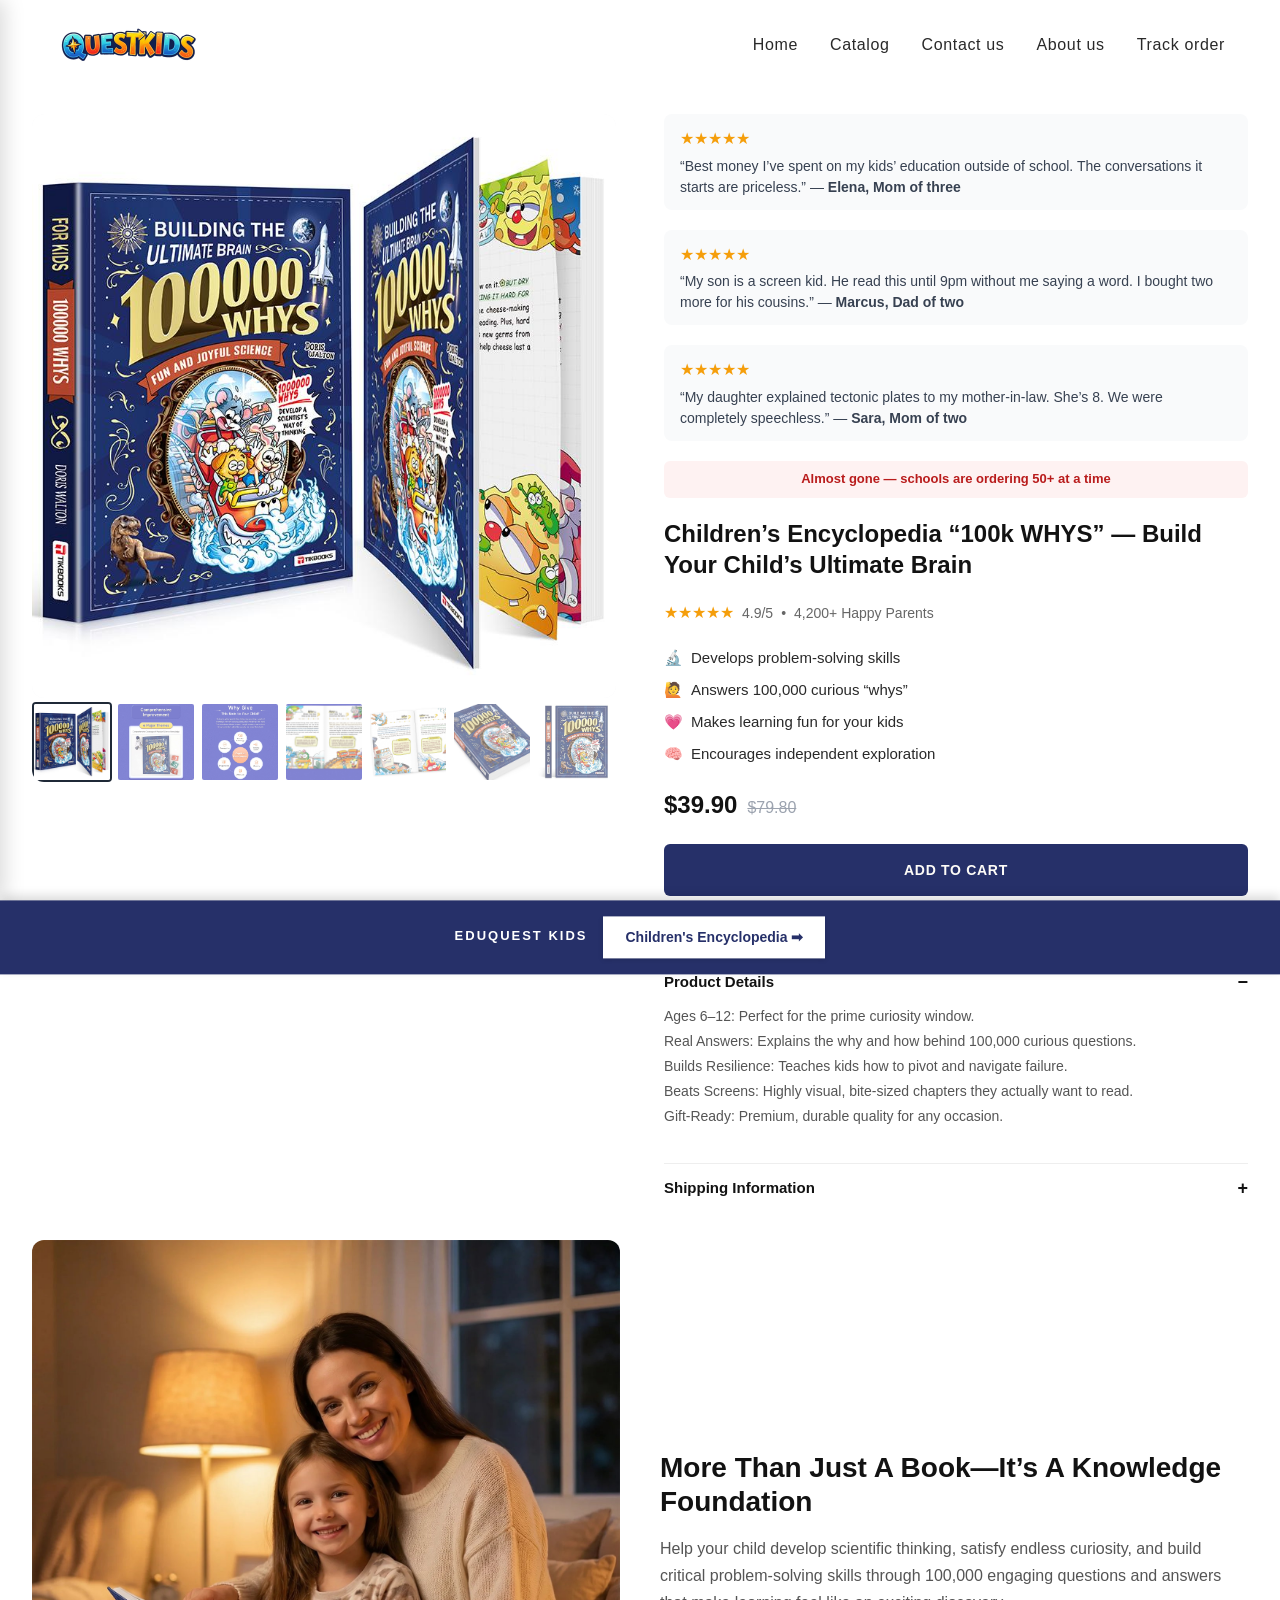
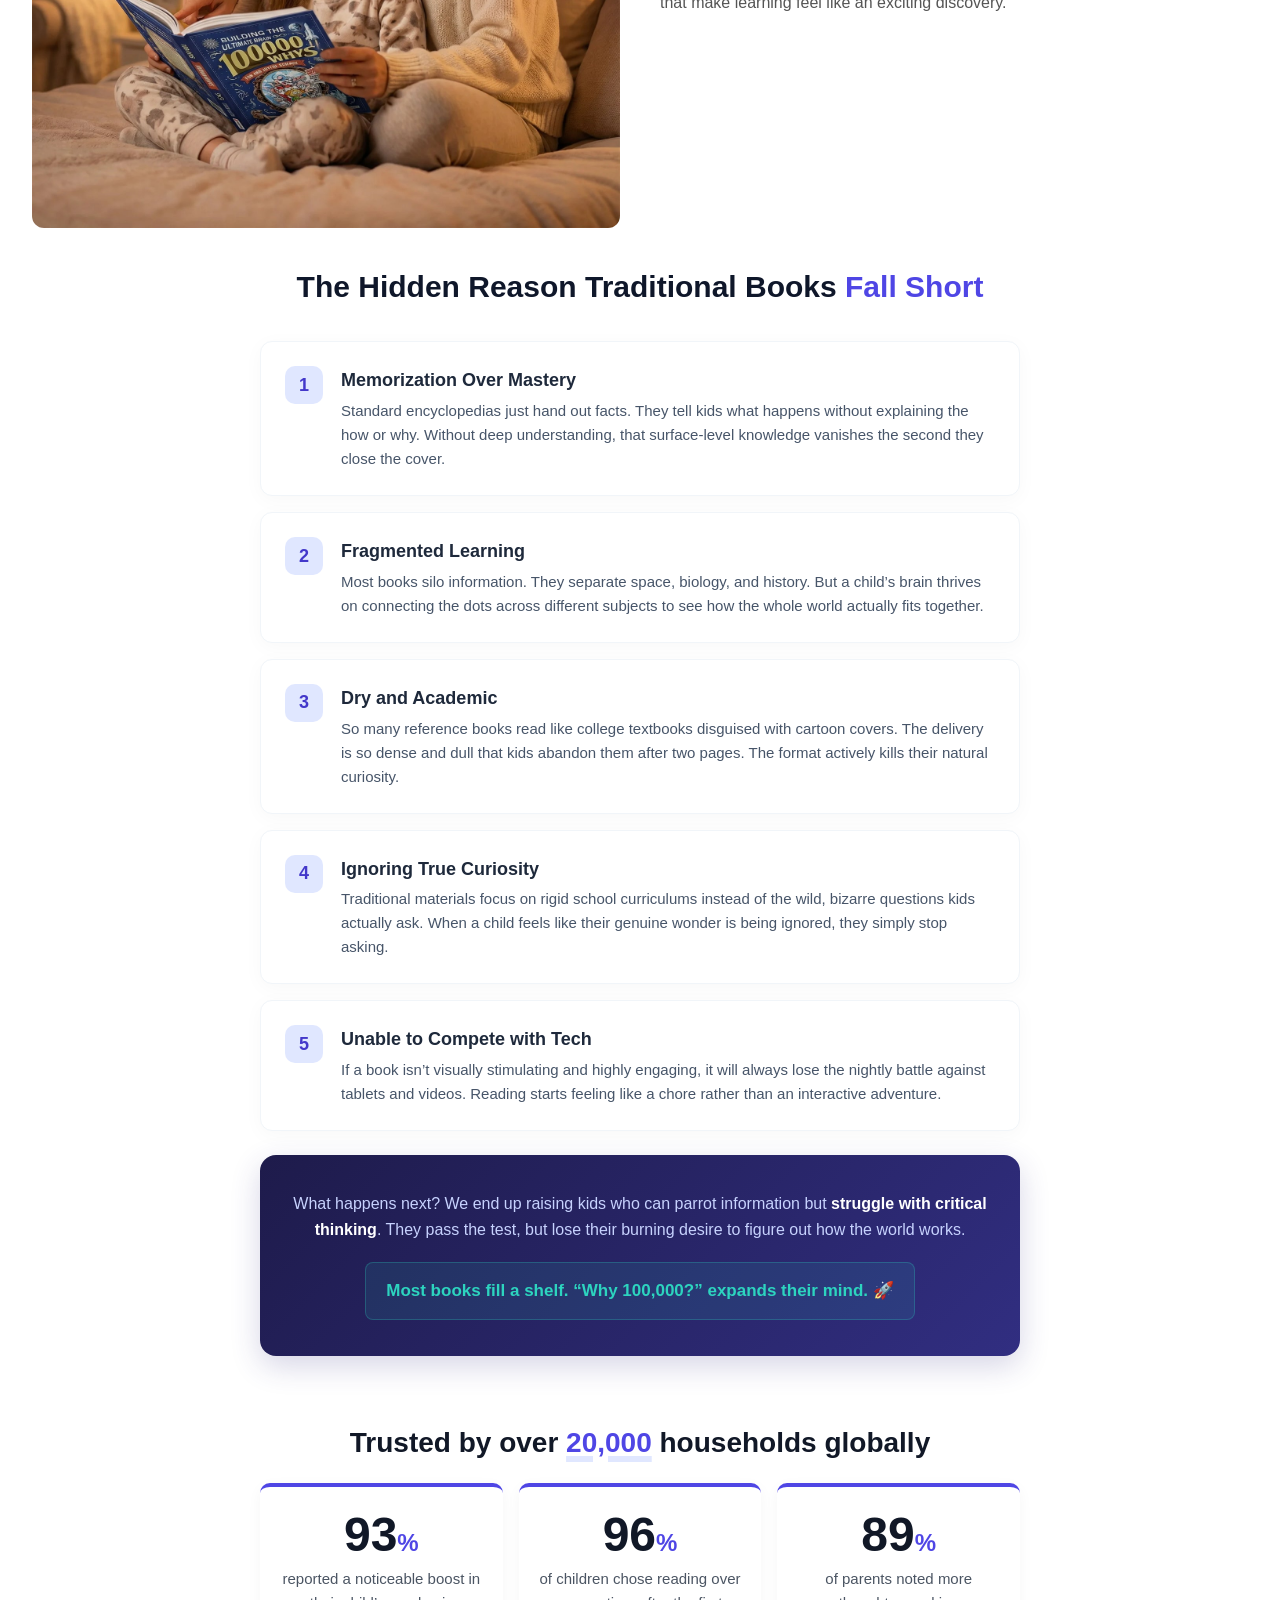
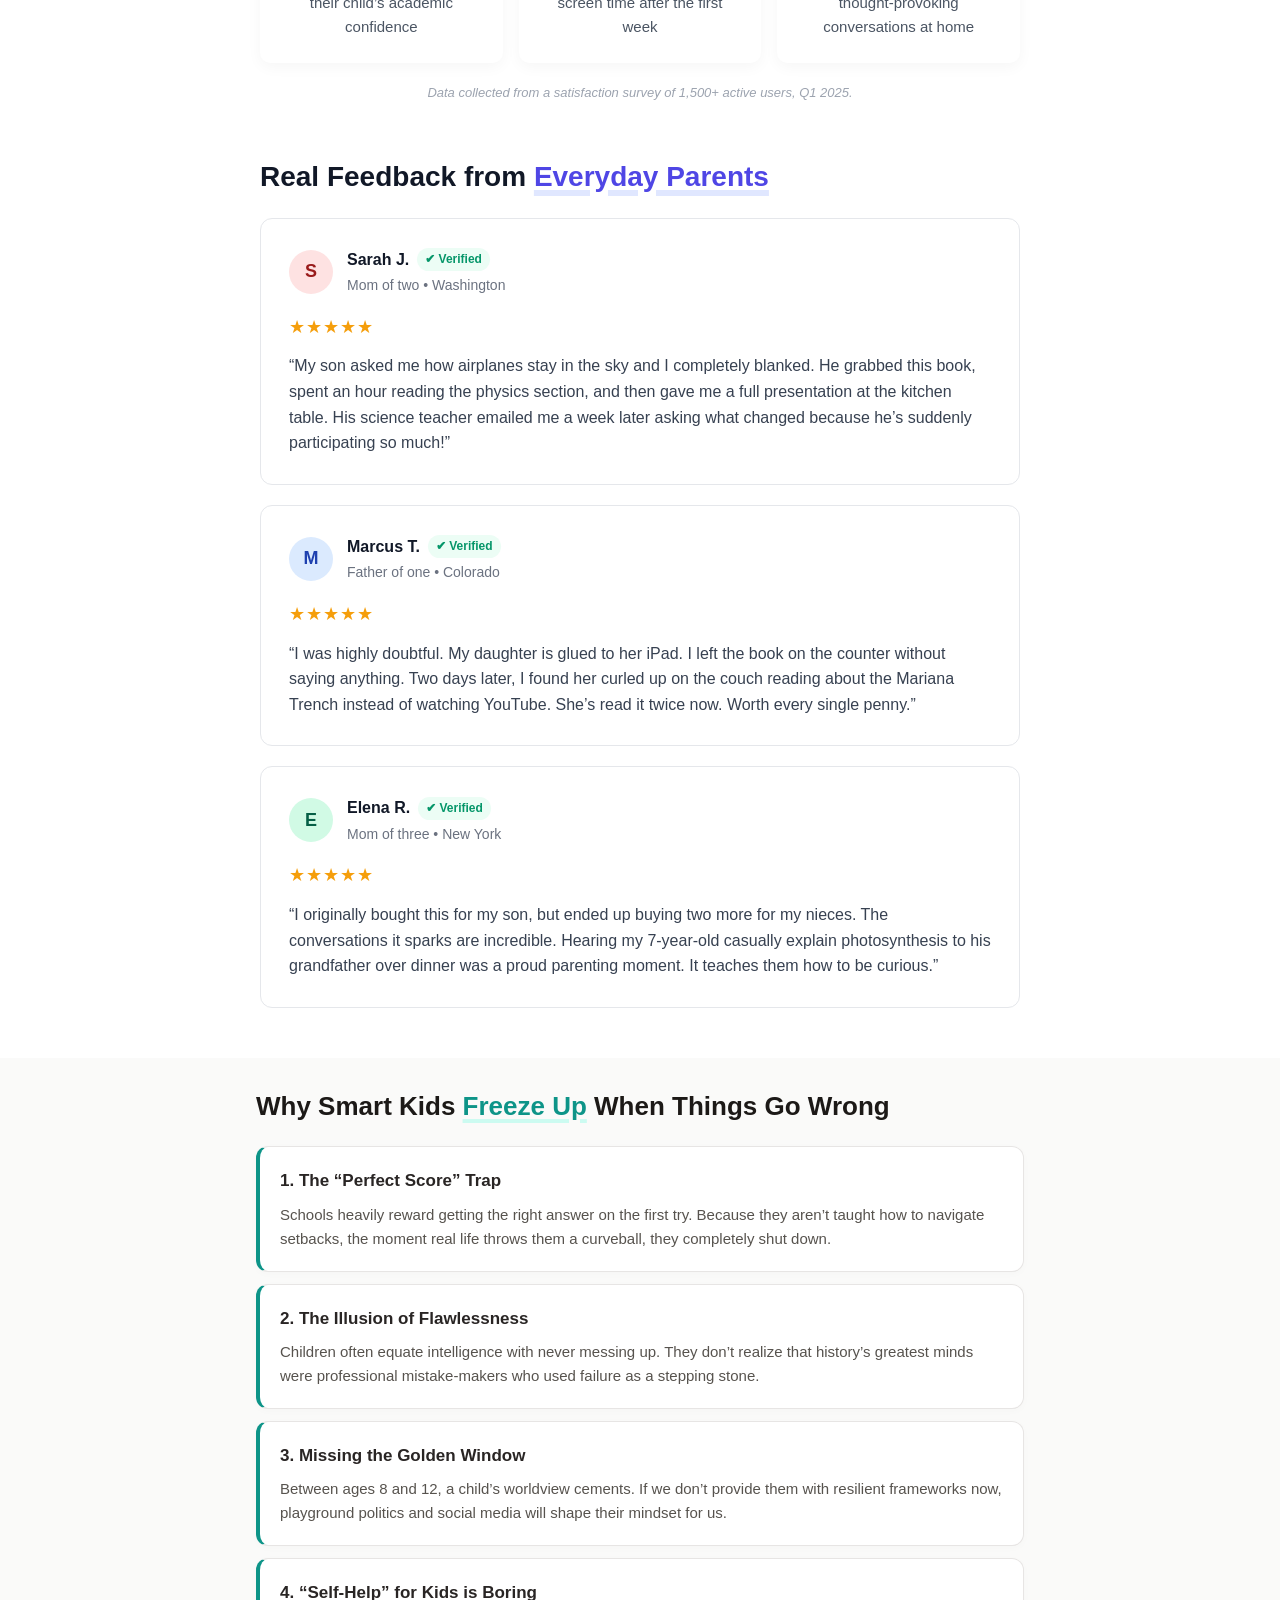
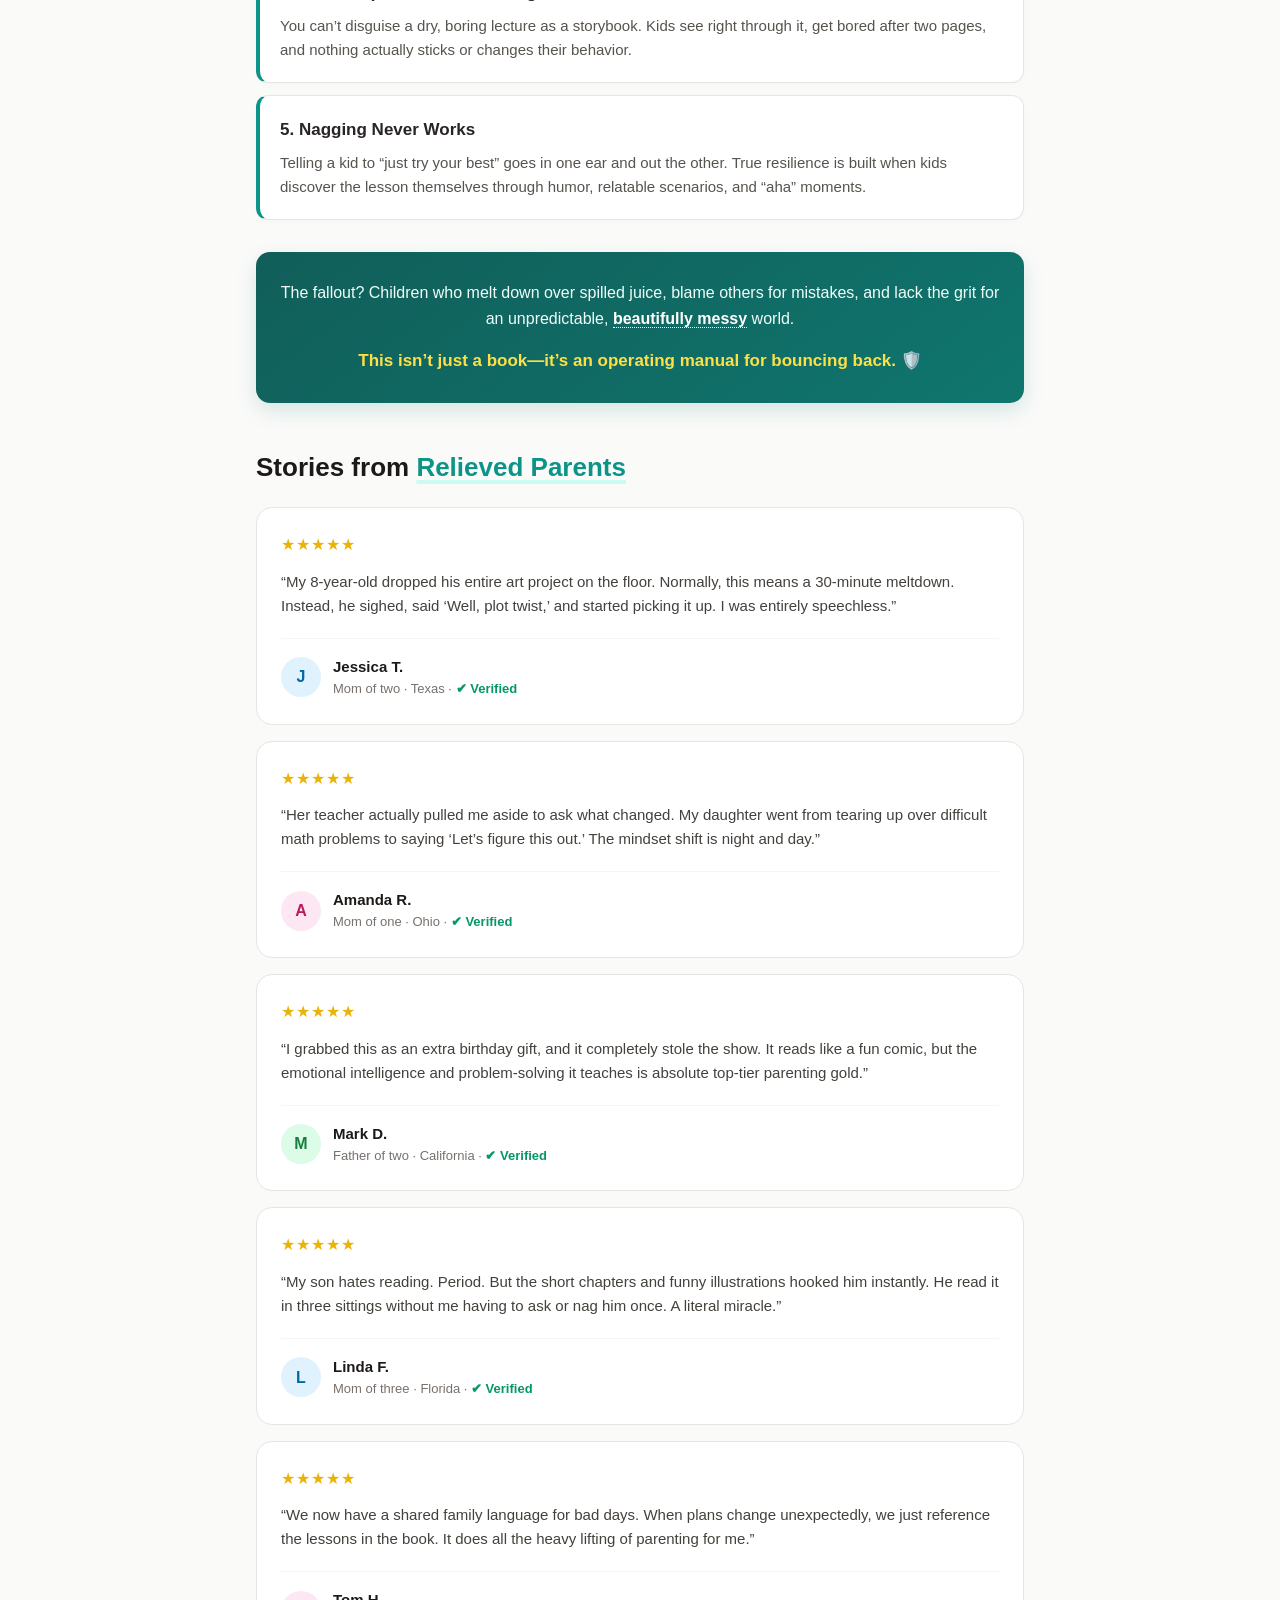
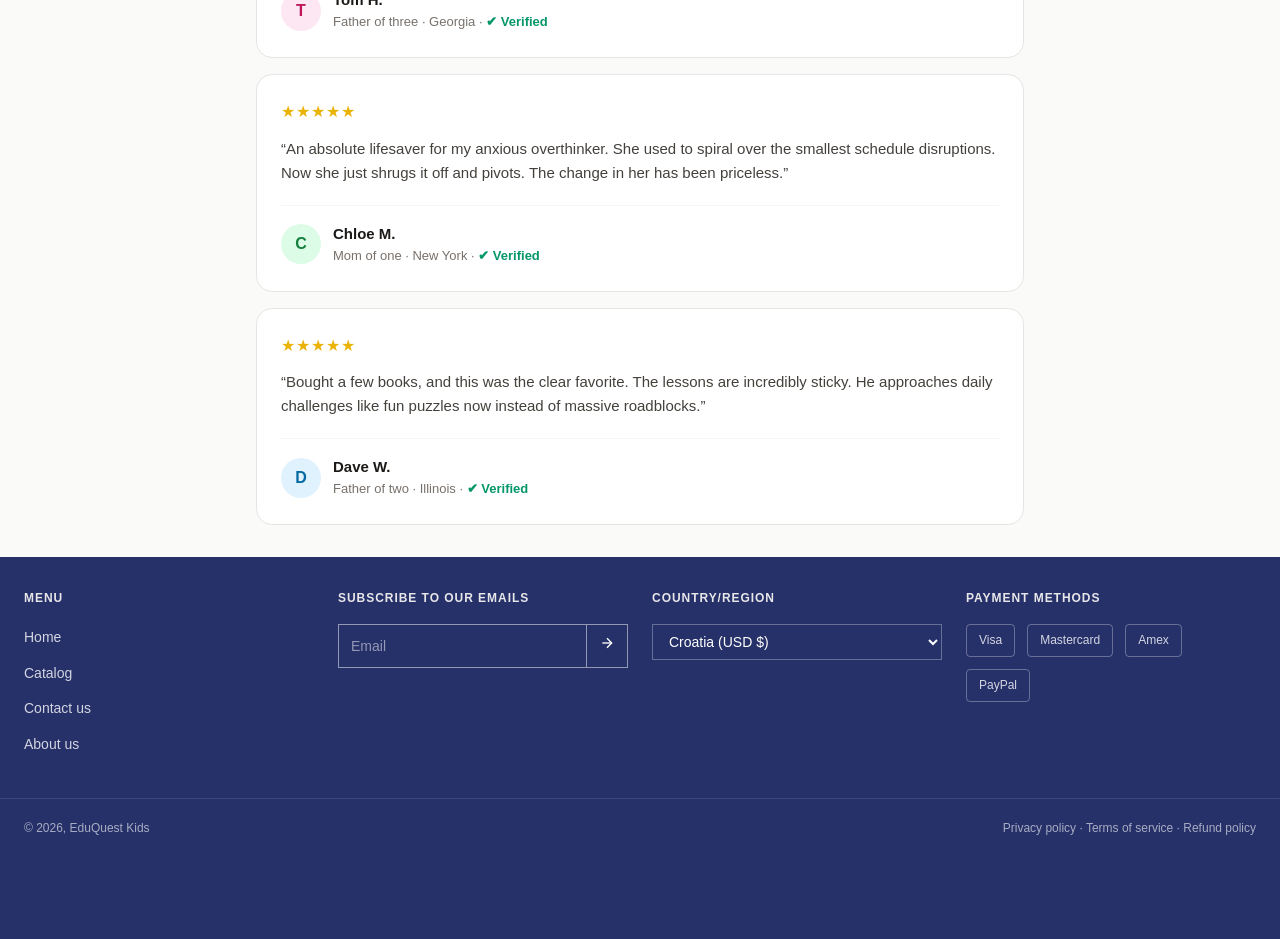
==== product.html @ 8c5467b7 "Initial commit" ====
<!DOCTYPE html>
<html lang="en">
<head>
  <meta charset="UTF-8">
  <meta name="viewport" content="width=device-width, initial-scale=1.0">
  <title>Children's Encyclopedia "100k WHYS" — EduQuest Kids</title>
  <link rel="stylesheet" href="css/product.css">
</head>
<body>

<!-- ═══════════ HEADER ═══════════ -->
<header class="prod-header">
  <!-- Desktop -->
  <div class="prod-header__desktop">
    <a href="#"><img src="images/logo.png" alt="Quest Kids" class="prod-header__logo"></a>
    <nav class="prod-header__nav">
      <a href="#">Home</a>
      <a href="#">Catalog</a>
      <a href="#">Contact us</a>
      <a href="#">About us</a>
      <a href="#">Track order</a>
    </nav>
  </div>
  <!-- Mobile -->
  <div class="prod-header__mobile">
    <button class="prod-header__icon-btn js-prod-menu-btn" aria-label="Open menu">
      <svg width="24" height="24" viewBox="0 0 24 24" fill="none" stroke="currentColor" stroke-width="2"><line x1="4" x2="20" y1="6" y2="6"/><line x1="4" x2="20" y1="12" y2="12"/><line x1="4" x2="20" y1="18" y2="18"/></svg>
    </button>
    <a href="#"><img src="images/logo.png" alt="Quest Kids" class="prod-header__mobile-logo"></a>
    <div class="prod-header__mobile-actions">
      <button class="prod-header__icon-btn" aria-label="Search">
        <svg width="20" height="20" viewBox="0 0 24 24" fill="none" stroke="currentColor" stroke-width="2"><circle cx="11" cy="11" r="8"/><path d="m21 21-4.3-4.3"/></svg>
      </button>
      <button class="prod-header__icon-btn" aria-label="Account">
        <svg width="20" height="20" viewBox="0 0 24 24" fill="none" stroke="currentColor" stroke-width="2"><path d="M20 21v-2a4 4 0 0 0-4-4H8a4 4 0 0 0-4 4v2"/><circle cx="12" cy="7" r="4"/></svg>
      </button>
    </div>
  </div>
</header>

<!-- Mobile drawer overlay -->
<div class="prod-drawer-overlay js-prod-overlay"></div>
<!-- Mobile drawer -->
<div class="prod-drawer js-prod-drawer">
  <div class="prod-drawer__head">
    <span>Menu</span>
    <button class="js-prod-close-btn" aria-label="Close menu">
      <svg width="20" height="20" viewBox="0 0 24 24" fill="none" stroke="currentColor" stroke-width="2"><path d="M18 6 6 18"/><path d="m6 6 12 12"/></svg>
    </button>
  </div>
  <nav class="prod-drawer__nav">
    <a href="#">Home</a>
    <a href="#">Catalog</a>
    <a href="#">Contact us</a>
    <a href="#">About us</a>
    <a href="#">Track order</a>
  </nav>
</div>

<!-- ═══════════ PRODUCT SECTION ═══════════ -->
<section class="prod-section">
  <div class="prod-grid">

    <!-- ── Gallery ── -->
    <div class="prod-gallery-wrapper">
      <!-- Main image + thumbnails (all screens) -->
      <div style="border-radius:12px;overflow:hidden;max-width:100%">
        <div class="prod-gallery__main">
          <img class="js-prod-main-img" src="images/product-1.jpg" alt="">
        </div>
        <div class="prod-gallery__thumbs">
          <button class="prod-gallery__thumb active js-prod-thumb" data-src="images/product-1.jpg"><img src="images/product-1.jpg" alt=""></button>
          <button class="prod-gallery__thumb js-prod-thumb" data-src="images/product-2.jpg"><img src="images/product-2.jpg" alt=""></button>
          <button class="prod-gallery__thumb js-prod-thumb" data-src="images/product-3.jpg"><img src="images/product-3.jpg" alt=""></button>
          <button class="prod-gallery__thumb js-prod-thumb" data-src="images/product-4.jpg"><img src="images/product-4.jpg" alt=""></button>
          <button class="prod-gallery__thumb js-prod-thumb" data-src="images/product-5.jpg"><img src="images/product-5.jpg" alt=""></button>
          <button class="prod-gallery__thumb js-prod-thumb" data-src="images/product-6.jpg"><img src="images/product-6.jpg" alt=""></button>
          <button class="prod-gallery__thumb js-prod-thumb" data-src="images/product-7.jpg"><img src="images/product-7.jpg" alt=""></button>
        </div>
      </div>
    </div>

    <!-- ── Product Info ── -->
    <div class="prod-info">

      <!-- Testimonials -->
      <div class="prod-testimonial">
        <div class="prod-testimonial__stars">&#9733;&#9733;&#9733;&#9733;&#9733;</div>
        <p class="prod-testimonial__text">&ldquo;Best money I&rsquo;ve spent on my kids&rsquo; education outside of school. The conversations it starts are priceless.&rdquo; &mdash; <span class="prod-testimonial__name">Elena, Mom of three</span></p>
      </div>
      <div class="prod-testimonial">
        <div class="prod-testimonial__stars">&#9733;&#9733;&#9733;&#9733;&#9733;</div>
        <p class="prod-testimonial__text">&ldquo;My son is a screen kid. He read this until 9pm without me saying a word. I bought two more for his cousins.&rdquo; &mdash; <span class="prod-testimonial__name">Marcus, Dad of two</span></p>
      </div>
      <div class="prod-testimonial">
        <div class="prod-testimonial__stars">&#9733;&#9733;&#9733;&#9733;&#9733;</div>
        <p class="prod-testimonial__text">&ldquo;My daughter explained tectonic plates to my mother-in-law. She&rsquo;s 8. We were completely speechless.&rdquo; &mdash; <span class="prod-testimonial__name">Sara, Mom of two</span></p>
      </div>

      <!-- Urgency -->
      <div class="prod-urgency">Almost gone &mdash; schools are ordering 50+ at a time</div>

      <!-- Title -->
      <h1 class="prod-title">Children&rsquo;s Encyclopedia &ldquo;100k WHYS&rdquo; &mdash; Build Your Child&rsquo;s Ultimate Brain</h1>

      <!-- Rating -->
      <div class="prod-rating">
        <span class="prod-rating__stars">&#9733;&#9733;&#9733;&#9733;&#9733;</span>
        <span>4.9/5</span>
        <span>&bull;</span>
        <span>4,200+ Happy Parents</span>
      </div>

      <!-- Benefits -->
      <ul class="prod-benefits">
        <li><span>&#x1F52C;</span> Develops problem-solving skills</li>
        <li><span>&#x1F64B;</span> Answers 100,000 curious &ldquo;whys&rdquo;</li>
        <li><span>&#x1F497;</span> Makes learning fun for your kids</li>
        <li><span>&#x1F9E0;</span> Encourages independent exploration</li>
      </ul>

      <!-- Price -->
      <div class="prod-price-row">
        <span class="prod-price">$39.90</span>
        <span class="prod-price-original">$79.80</span>
      </div>

      <!-- Add to Cart -->
      <button class="prod-atc">ADD TO CART</button>

      <!-- Shipping -->
      <div class="prod-shipping">
        <img src="images/us-flag.svg" alt="USA" class="prod-shipping__flag">
        <span>Ships by Mon, May 25</span>
        <span style="color:#d1d5db">|</span>
        <span>Made in USA</span>
      </div>

      <!-- Accordions -->
      <div class="prod-accordion">
        <button class="prod-accordion__btn js-prod-accordion-btn">
          Product Details
          <span class="prod-accordion__icon">&minus;</span>
        </button>
        <div class="prod-accordion__content">
          <ul>
            <li>Ages 6&ndash;12: Perfect for the prime curiosity window.</li>
            <li>Real Answers: Explains the why and how behind 100,000 curious questions.</li>
            <li>Builds Resilience: Teaches kids how to pivot and navigate failure.</li>
            <li>Beats Screens: Highly visual, bite-sized chapters they actually want to read.</li>
            <li>Gift-Ready: Premium, durable quality for any occasion.</li>
          </ul>
        </div>
      </div>
      <div class="prod-accordion">
        <button class="prod-accordion__btn js-prod-accordion-btn">
          Shipping Information
          <span class="prod-accordion__icon">+</span>
        </button>
        <div class="prod-accordion__content" style="display:none">
          <ul>
            <li>Free Shipping on all orders.</li>
            <li>Orders are processed within 1&ndash;3 business days.</li>
            <li>United States: 4&ndash;8 business days with DHL tracked delivery.</li>
            <li>International: Canada 4-8 days, Europe 4-8 days, AU/NZ 5-10 days, Rest of world 5-12 days.</li>
          </ul>
        </div>
      </div>
    </div>
  </div>
</section>

<!-- ═══════════ IMAGE WITH TEXT ═══════════ -->
<section class="prod-iwt">
  <div class="prod-iwt__grid">
    <img src="images/reading-together.webp" alt="Woman and child reading a book together on a cozy bed" class="prod-iwt__img">
    <div class="prod-iwt__text">
      <h2 class="prod-iwt__heading">More Than Just A Book&mdash;It&rsquo;s A Knowledge Foundation</h2>
      <p class="prod-iwt__desc">Help your child develop scientific thinking, satisfy endless curiosity, and build critical problem-solving skills through 100,000 engaging questions and answers that make learning feel like an exciting discovery.</p>
    </div>
  </div>
</section>

<!-- ═══════════ ALT REASON SECTION ═══════════ -->
<section class="prod-alt">
  <h2 class="prod-alt__title">The Hidden Reason Traditional Books <span class="prod-alt__accent">Fall Short</span></h2>

  <div class="prod-alt__grid">
    <div class="prod-alt__card">
      <span class="prod-alt__badge">1</span>
      <div>
        <h3 class="prod-alt__card-title">Memorization Over Mastery</h3>
        <p class="prod-alt__card-text">Standard encyclopedias just hand out facts. They tell kids what happens without explaining the how or why. Without deep understanding, that surface-level knowledge vanishes the second they close the cover.</p>
      </div>
    </div>
    <div class="prod-alt__card">
      <span class="prod-alt__badge">2</span>
      <div>
        <h3 class="prod-alt__card-title">Fragmented Learning</h3>
        <p class="prod-alt__card-text">Most books silo information. They separate space, biology, and history. But a child&rsquo;s brain thrives on connecting the dots across different subjects to see how the whole world actually fits together.</p>
      </div>
    </div>
    <div class="prod-alt__card">
      <span class="prod-alt__badge">3</span>
      <div>
        <h3 class="prod-alt__card-title">Dry and Academic</h3>
        <p class="prod-alt__card-text">So many reference books read like college textbooks disguised with cartoon covers. The delivery is so dense and dull that kids abandon them after two pages. The format actively kills their natural curiosity.</p>
      </div>
    </div>
    <div class="prod-alt__card">
      <span class="prod-alt__badge">4</span>
      <div>
        <h3 class="prod-alt__card-title">Ignoring True Curiosity</h3>
        <p class="prod-alt__card-text">Traditional materials focus on rigid school curriculums instead of the wild, bizarre questions kids actually ask. When a child feels like their genuine wonder is being ignored, they simply stop asking.</p>
      </div>
    </div>
    <div class="prod-alt__card">
      <span class="prod-alt__badge">5</span>
      <div>
        <h3 class="prod-alt__card-title">Unable to Compete with Tech</h3>
        <p class="prod-alt__card-text">If a book isn&rsquo;t visually stimulating and highly engaging, it will always lose the nightly battle against tablets and videos. Reading starts feeling like a chore rather than an interactive adventure.</p>
      </div>
    </div>
  </div>

  <div class="prod-alt__conclusion">
    <p class="prod-alt__conclusion-text">What happens next? We end up raising kids who can parrot information but <strong>struggle with critical thinking</strong>. They pass the test, but lose their burning desire to figure out how the world works.</p>
    <div class="prod-alt__highlight-box">
      <p class="prod-alt__highlight">Most books fill a shelf. &ldquo;Why 100,000?&rdquo; expands their mind. &#x1F680;</p>
    </div>
  </div>
</section>

<!-- ═══════════ VSP TESTIMONIALS ═══════════ -->
<section class="prod-vsp">
  <h2 class="prod-vsp__title prod-vsp__title--center">Trusted by over <span class="prod-vsp__accent">20,000</span> households globally</h2>

  <div class="prod-vsp__stats">
    <div class="prod-vsp__stat">
      <div class="prod-vsp__number">93<span class="prod-vsp__percent">%</span></div>
      <p class="prod-vsp__stat-label">reported a noticeable boost in their child&rsquo;s academic confidence</p>
    </div>
    <div class="prod-vsp__stat">
      <div class="prod-vsp__number">96<span class="prod-vsp__percent">%</span></div>
      <p class="prod-vsp__stat-label">of children chose reading over screen time after the first week</p>
    </div>
    <div class="prod-vsp__stat">
      <div class="prod-vsp__number">89<span class="prod-vsp__percent">%</span></div>
      <p class="prod-vsp__stat-label">of parents noted more thought-provoking conversations at home</p>
    </div>
  </div>

  <p class="prod-vsp__footnote">Data collected from a satisfaction survey of 1,500+ active users, Q1 2025.</p>

  <h3 class="prod-vsp__title">Real Feedback from <span class="prod-vsp__accent">Everyday Parents</span></h3>

  <div class="prod-vsp__reviews">
    <div class="prod-vsp__card">
      <div class="prod-vsp__user-header">
        <span class="prod-vsp__initial" style="background:#fee2e2;color:#991b1b">S</span>
        <div>
          <div class="prod-vsp__name-row">
            <span class="prod-vsp__name">Sarah J.</span>
            <span class="prod-vsp__check">&#x2714; Verified</span>
          </div>
          <p class="prod-vsp__meta">Mom of two &bull; Washington</p>
        </div>
      </div>
      <div class="prod-vsp__stars">&#9733;&#9733;&#9733;&#9733;&#9733;</div>
      <p class="prod-vsp__quote">&ldquo;My son asked me how airplanes stay in the sky and I completely blanked. He grabbed this book, spent an hour reading the physics section, and then gave me a full presentation at the kitchen table. His science teacher emailed me a week later asking what changed because he&rsquo;s suddenly participating so much!&rdquo;</p>
    </div>

    <div class="prod-vsp__card">
      <div class="prod-vsp__user-header">
        <span class="prod-vsp__initial" style="background:#dbeafe;color:#1e40af">M</span>
        <div>
          <div class="prod-vsp__name-row">
            <span class="prod-vsp__name">Marcus T.</span>
            <span class="prod-vsp__check">&#x2714; Verified</span>
          </div>
          <p class="prod-vsp__meta">Father of one &bull; Colorado</p>
        </div>
      </div>
      <div class="prod-vsp__stars">&#9733;&#9733;&#9733;&#9733;&#9733;</div>
      <p class="prod-vsp__quote">&ldquo;I was highly doubtful. My daughter is glued to her iPad. I left the book on the counter without saying anything. Two days later, I found her curled up on the couch reading about the Mariana Trench instead of watching YouTube. She&rsquo;s read it twice now. Worth every single penny.&rdquo;</p>
    </div>

    <div class="prod-vsp__card">
      <div class="prod-vsp__user-header">
        <span class="prod-vsp__initial" style="background:#d1fae5;color:#065f46">E</span>
        <div>
          <div class="prod-vsp__name-row">
            <span class="prod-vsp__name">Elena R.</span>
            <span class="prod-vsp__check">&#x2714; Verified</span>
          </div>
          <p class="prod-vsp__meta">Mom of three &bull; New York</p>
        </div>
      </div>
      <div class="prod-vsp__stars">&#9733;&#9733;&#9733;&#9733;&#9733;</div>
      <p class="prod-vsp__quote">&ldquo;I originally bought this for my son, but ended up buying two more for my nieces. The conversations it sparks are incredible. Hearing my 7-year-old casually explain photosynthesis to his grandfather over dinner was a proud parenting moment. It teaches them how to be curious.&rdquo;</p>
    </div>
  </div>
</section>

<!-- ═══════════ RES RESILIENCE SECTION ═══════════ -->
<div class="prod-res-bg">
  <section class="prod-res">
    <h2 class="prod-res__heading">Why Smart Kids <span class="prod-res__accent">Freeze Up</span> When Things Go Wrong</h2>

    <div class="prod-res__reasons">
      <div class="prod-res__card">
        <h3 class="prod-res__card-title">1. The &ldquo;Perfect Score&rdquo; Trap</h3>
        <p class="prod-res__card-desc">Schools heavily reward getting the right answer on the first try. Because they aren&rsquo;t taught how to navigate setbacks, the moment real life throws them a curveball, they completely shut down.</p>
      </div>
      <div class="prod-res__card">
        <h3 class="prod-res__card-title">2. The Illusion of Flawlessness</h3>
        <p class="prod-res__card-desc">Children often equate intelligence with never messing up. They don&rsquo;t realize that history&rsquo;s greatest minds were professional mistake-makers who used failure as a stepping stone.</p>
      </div>
      <div class="prod-res__card">
        <h3 class="prod-res__card-title">3. Missing the Golden Window</h3>
        <p class="prod-res__card-desc">Between ages 8 and 12, a child&rsquo;s worldview cements. If we don&rsquo;t provide them with resilient frameworks now, playground politics and social media will shape their mindset for us.</p>
      </div>
      <div class="prod-res__card">
        <h3 class="prod-res__card-title">4. &ldquo;Self-Help&rdquo; for Kids is Boring</h3>
        <p class="prod-res__card-desc">You can&rsquo;t disguise a dry, boring lecture as a storybook. Kids see right through it, get bored after two pages, and nothing actually sticks or changes their behavior.</p>
      </div>
      <div class="prod-res__card">
        <h3 class="prod-res__card-title">5. Nagging Never Works</h3>
        <p class="prod-res__card-desc">Telling a kid to &ldquo;just try your best&rdquo; goes in one ear and out the other. True resilience is built when kids discover the lesson themselves through humor, relatable scenarios, and &ldquo;aha&rdquo; moments.</p>
      </div>
    </div>

    <div class="prod-res__impact">
      <p class="prod-res__impact-text">The fallout? Children who melt down over spilled juice, blame others for mistakes, and lack the grit for an unpredictable, <em>beautifully messy</em> world.</p>
      <p class="prod-res__impact-bold">This isn&rsquo;t just a book&mdash;it&rsquo;s an operating manual for bouncing back. &#x1F6E1;&#xFE0F;</p>
    </div>

    <h3 class="prod-res__heading">Stories from <span class="prod-res__accent">Relieved Parents</span></h3>

    <div class="prod-res__reviews">
      <div class="prod-res__review">
        <div class="prod-res__review-stars">&#9733;&#9733;&#9733;&#9733;&#9733;</div>
        <p class="prod-res__review-quote">&ldquo;My 8-year-old dropped his entire art project on the floor. Normally, this means a 30-minute meltdown. Instead, he sighed, said &lsquo;Well, plot twist,&rsquo; and started picking it up. I was entirely speechless.&rdquo;</p>
        <div class="prod-res__author">
          <span class="prod-res__avatar" style="background:#e0f2fe;color:#0369a1">J</span>
          <div>
            <p class="prod-res__author-name">Jessica T.</p>
            <p class="prod-res__author-details">Mom of two &middot; Texas &middot; <span class="prod-res__author-check">&#x2714; Verified</span></p>
          </div>
        </div>
      </div>

      <div class="prod-res__review">
        <div class="prod-res__review-stars">&#9733;&#9733;&#9733;&#9733;&#9733;</div>
        <p class="prod-res__review-quote">&ldquo;Her teacher actually pulled me aside to ask what changed. My daughter went from tearing up over difficult math problems to saying &lsquo;Let&rsquo;s figure this out.&rsquo; The mindset shift is night and day.&rdquo;</p>
        <div class="prod-res__author">
          <span class="prod-res__avatar" style="background:#fce7f3;color:#be185d">A</span>
          <div>
            <p class="prod-res__author-name">Amanda R.</p>
            <p class="prod-res__author-details">Mom of one &middot; Ohio &middot; <span class="prod-res__author-check">&#x2714; Verified</span></p>
          </div>
        </div>
      </div>

      <div class="prod-res__review">
        <div class="prod-res__review-stars">&#9733;&#9733;&#9733;&#9733;&#9733;</div>
        <p class="prod-res__review-quote">&ldquo;I grabbed this as an extra birthday gift, and it completely stole the show. It reads like a fun comic, but the emotional intelligence and problem-solving it teaches is absolute top-tier parenting gold.&rdquo;</p>
        <div class="prod-res__author">
          <span class="prod-res__avatar" style="background:#dcfce7;color:#15803d">M</span>
          <div>
            <p class="prod-res__author-name">Mark D.</p>
            <p class="prod-res__author-details">Father of two &middot; California &middot; <span class="prod-res__author-check">&#x2714; Verified</span></p>
          </div>
        </div>
      </div>

      <div class="prod-res__review">
        <div class="prod-res__review-stars">&#9733;&#9733;&#9733;&#9733;&#9733;</div>
        <p class="prod-res__review-quote">&ldquo;My son hates reading. Period. But the short chapters and funny illustrations hooked him instantly. He read it in three sittings without me having to ask or nag him once. A literal miracle.&rdquo;</p>
        <div class="prod-res__author">
          <span class="prod-res__avatar" style="background:#e0f2fe;color:#0369a1">L</span>
          <div>
            <p class="prod-res__author-name">Linda F.</p>
            <p class="prod-res__author-details">Mom of three &middot; Florida &middot; <span class="prod-res__author-check">&#x2714; Verified</span></p>
          </div>
        </div>
      </div>

      <div class="prod-res__review">
        <div class="prod-res__review-stars">&#9733;&#9733;&#9733;&#9733;&#9733;</div>
        <p class="prod-res__review-quote">&ldquo;We now have a shared family language for bad days. When plans change unexpectedly, we just reference the lessons in the book. It does all the heavy lifting of parenting for me.&rdquo;</p>
        <div class="prod-res__author">
          <span class="prod-res__avatar" style="background:#fce7f3;color:#be185d">T</span>
          <div>
            <p class="prod-res__author-name">Tom H.</p>
            <p class="prod-res__author-details">Father of three &middot; Georgia &middot; <span class="prod-res__author-check">&#x2714; Verified</span></p>
          </div>
        </div>
      </div>

      <div class="prod-res__review">
        <div class="prod-res__review-stars">&#9733;&#9733;&#9733;&#9733;&#9733;</div>
        <p class="prod-res__review-quote">&ldquo;An absolute lifesaver for my anxious overthinker. She used to spiral over the smallest schedule disruptions. Now she just shrugs it off and pivots. The change in her has been priceless.&rdquo;</p>
        <div class="prod-res__author">
          <span class="prod-res__avatar" style="background:#dcfce7;color:#15803d">C</span>
          <div>
            <p class="prod-res__author-name">Chloe M.</p>
            <p class="prod-res__author-details">Mom of one &middot; New York &middot; <span class="prod-res__author-check">&#x2714; Verified</span></p>
          </div>
        </div>
      </div>

      <div class="prod-res__review">
        <div class="prod-res__review-stars">&#9733;&#9733;&#9733;&#9733;&#9733;</div>
        <p class="prod-res__review-quote">&ldquo;Bought a few books, and this was the clear favorite. The lessons are incredibly sticky. He approaches daily challenges like fun puzzles now instead of massive roadblocks.&rdquo;</p>
        <div class="prod-res__author">
          <span class="prod-res__avatar" style="background:#e0f2fe;color:#0369a1">D</span>
          <div>
            <p class="prod-res__author-name">Dave W.</p>
            <p class="prod-res__author-details">Father of two &middot; Illinois &middot; <span class="prod-res__author-check">&#x2714; Verified</span></p>
          </div>
        </div>
      </div>
    </div>
  </section>
</div>

<!-- ═══════════ FOOTER ═══════════ -->
<footer class="prod-footer">
  <div class="prod-footer__grid">
    <!-- Menu -->
    <div>
      <h3>Menu</h3>
      <ul>
        <li><a href="#">Home</a></li>
        <li><a href="#">Catalog</a></li>
        <li><a href="#">Contact us</a></li>
        <li><a href="#">About us</a></li>
      </ul>
    </div>
    <!-- Newsletter -->
    <div>
      <h3>Subscribe to our emails</h3>
      <form class="prod-footer__email-form" onsubmit="return false">
        <input type="email" placeholder="Email" class="prod-footer__email-input" aria-label="Email address">
        <button type="submit" class="prod-footer__email-btn" aria-label="Subscribe">
          <svg width="16" height="16" viewBox="0 0 24 24" fill="none" stroke="currentColor" stroke-width="2"><path d="M5 12h14"/><path d="m12 5 7 7-7 7"/></svg>
        </button>
      </form>
    </div>
    <!-- Country -->
    <div>
      <h3>Country/region</h3>
      <select class="prod-footer__select" aria-label="Country or region">
        <option value="croatia">Croatia (USD $)</option>
      </select>
    </div>
    <!-- Payments -->
    <div>
      <h3>Payment methods</h3>
      <div class="prod-footer__payments">
        <span class="prod-footer__payment">Visa</span>
        <span class="prod-footer__payment">Mastercard</span>
        <span class="prod-footer__payment">Amex</span>
        <span class="prod-footer__payment">PayPal</span>
      </div>
    </div>
  </div>
  <div class="prod-footer__divider"></div>
  <div class="prod-footer__bottom">
    <span>&copy; 2026, EduQuest Kids</span>
    <span>
      <a href="#">Privacy policy</a> &middot;
      <a href="#">Terms of service</a> &middot;
      <a href="#">Refund policy</a>
    </span>
  </div>
</footer>

<!-- ═══════════ STICKY BOTTOM BAR ═══════════ -->
<div class="prod-sticky-bar js-prod-sticky-bar">
  <span class="prod-sticky-bar__brand">EduQuest Kids</span>
  <a href="#" class="prod-sticky-bar__cta">Children's Encyclopedia &#x27A1;</a>
</div>

<script src="js/product.js"></script>
</body>
</html>
---- css/product.css ----
/* ============================================================
   Product Page Styles — static-site/css/product.css
   ============================================================ */

/* --- Reset & Base --- */
*, *::before, *::after { box-sizing: border-box; margin: 0; padding: 0; }

html, body {
  overflow-x: hidden;
  max-width: 100vw;
}

body {
  font-family: -apple-system, BlinkMacSystemFont, "Segoe UI", Roboto, Helvetica, Arial, sans-serif;
  color: rgba(18,18,18,0.9);
  background: #fff;
  line-height: 1.6;
  -webkit-font-smoothing: antialiased;
}

img { max-width: 100%; display: block; }
a { text-decoration: none; color: inherit; }
button { cursor: pointer; font: inherit; border: none; background: none; }
ul { list-style: none; }

/* --- Header --- */
.prod-header { width: 100%; background: #fff; }

.prod-header__desktop {
  display: none;
  max-width: 1540px;
  margin: 0 auto;
  align-items: center;
  justify-content: space-between;
  padding: 20px 55px;
  gap: 22px;
}
.prod-header__logo { height: 50px; width: auto; display: block; }
.prod-header__nav { display: flex; align-items: center; gap: 32px; }
.prod-header__nav a {
  font-size: 16px;
  letter-spacing: 0.04em;
  color: rgba(18,18,18,0.9);
  transition: color .15s;
}
.prod-header__nav a:hover { color: rgba(18,18,18,1); }

.prod-header__mobile {
  display: flex;
  align-items: center;
  justify-content: space-between;
  padding: 16px;
}
.prod-header__mobile-logo {
  position: absolute;
  left: 50%;
  transform: translateX(-50%);
  height: 40px;
  width: auto;
}
.prod-header__mobile-actions { display: flex; gap: 12px; align-items: center; }
.prod-header__icon-btn { padding: 4px; color: rgba(18,18,18,0.9); }

/* Mobile drawer */
.prod-drawer-overlay {
  display: none;
  position: fixed;
  inset: 0;
  background: rgba(0,0,0,0.4);
  z-index: 40;
}
.prod-drawer-overlay.active { display: block; }

.prod-drawer {
  position: fixed;
  top: 0;
  left: 0;
  width: 280px;
  max-width: 80vw;
  height: 100%;
  background: #fff;
  box-shadow: 4px 0 20px rgba(0,0,0,0.15);
  z-index: 50;
  transform: translateX(-100%);
  transition: transform .3s ease-in-out;
}
.prod-drawer.active { transform: translateX(0); }

.prod-drawer__head {
  display: flex;
  align-items: center;
  justify-content: space-between;
  padding: 16px 20px;
  border-bottom: 1px solid rgba(18,18,18,0.08);
  font-size: 14px;
  font-weight: 600;
  letter-spacing: 0.04em;
}
.prod-drawer__nav a {
  display: block;
  padding: 16px 20px;
  font-size: 16px;
  letter-spacing: 0.04em;
  color: rgba(18,18,18,0.9);
  border-bottom: 1px solid rgba(18,18,18,0.05);
  transition: background .15s, color .15s;
}
.prod-drawer__nav a:hover { background: rgba(18,18,18,0.03); color: rgba(18,18,18,1); }

@media (min-width: 1024px) {
  .prod-header__desktop { display: flex; }
  .prod-header__mobile { display: none; }
}

/* --- Product Grid --- */
.prod-section {
  max-width: 1400px;
  margin: 0 auto;
  padding: 24px 16px 0;
}
@media (min-width: 768px) {
  .prod-section { padding: 24px 32px 0; }
}
.prod-grid {
  display: grid;
  grid-template-columns: 1fr;
  gap: 32px;
  min-width: 0;
}
.prod-grid > * {
  min-width: 0;
  overflow: hidden;
}
@media (min-width: 768px) {
  .prod-grid { grid-template-columns: 1fr 1fr; gap: 48px; }
  .prod-gallery-wrapper { position: sticky; top: 24px; align-self: start; }
}

/* --- Gallery --- */
.prod-gallery__main {
  position: relative;
  width: 100%;
  aspect-ratio: 1;
  background: #f9fafb;
  border-radius: 12px;
  overflow: hidden;
}
.prod-gallery__main img {
  width: 100%;
  height: 100%;
  object-fit: contain;
}

.prod-gallery__thumbs {
  display: flex;
  margin-top: 4px;
  gap: 4px;
  overflow-x: auto;
  max-width: 100%;
  -ms-overflow-style: none;
  scrollbar-width: none;
}
.prod-gallery__thumbs::-webkit-scrollbar { display: none; }
.prod-gallery__thumb {
  width: 72px;
  height: 72px;
  border-radius: 4px;
  overflow: hidden;
  border: 2px solid transparent;
  opacity: 0.6;
  transition: opacity .2s, border-color .2s;
  flex-shrink: 0;
}
@media (min-width: 768px) {
  .prod-gallery__thumb { width: 80px; height: 80px; }
}
.prod-gallery__thumb.active { border-color: #1f2937; opacity: 1; }
.prod-gallery__thumb:hover { opacity: 0.8; }
.prod-gallery__thumb img { width: 100%; height: 100%; object-fit: cover; }

/* --- Product Info --- */
.prod-info { display: flex; flex-direction: column; gap: 20px; }

.prod-testimonial {
  background: #f9fafb;
  border-radius: 8px;
  padding: 12px 16px;
}
.prod-testimonial__stars { color: #f59e0b; font-size: 16px; margin-bottom: 4px; }
.prod-testimonial__text { font-size: 14px; color: #374151; line-height: 1.5; }
.prod-testimonial__name { font-weight: 600; }

.prod-urgency {
  background: #fef2f2;
  color: #b91c1c;
  text-align: center;
  font-size: 13px;
  font-weight: 600;
  padding: 8px 12px;
  border-radius: 6px;
}

.prod-title {
  font-size: 20px;
  font-weight: 600;
  color: #121212;
  line-height: 1.3;
}
@media (min-width: 640px) { .prod-title { font-size: 24px; } }

.prod-rating { display: flex; align-items: center; gap: 8px; font-size: 14px; color: #666; }
.prod-rating__stars { color: #f59e0b; font-size: 16px; display: flex; gap: 2px; }

.prod-benefits { display: flex; flex-direction: column; gap: 8px; }
.prod-benefits li { display: flex; align-items: flex-start; gap: 8px; font-size: 15px; }

/* price display */
.prod-price-row { display: flex; align-items: baseline; gap: 10px; }
.prod-price { font-size: 24px; font-weight: 700; color: #121212; }
.prod-price-original { font-size: 16px; color: #9ca3af; text-decoration: line-through; }

.prod-atc {
  width: 100%;
  height: 52px;
  background: #263069;
  color: #fdfbf7;
  font-size: 14px;
  font-weight: 700;
  text-transform: uppercase;
  letter-spacing: 0.05em;
  border-radius: 6px;
  border: none;
  cursor: pointer;
  transition: background .2s;
}
.prod-atc:hover { background: #1e2655; }

.prod-shipping {
  display: flex;
  align-items: center;
  gap: 8px;
  font-size: 13px;
  color: #6b7280;
}
.prod-shipping__flag { width: 20px; height: 15px; flex-shrink: 0; }

.prod-accordion { border-top: 1px solid #eee; }
.prod-accordion__btn {
  width: 100%;
  display: flex;
  align-items: center;
  justify-content: space-between;
  padding: 12px 0;
  font-weight: 600;
  color: #121212;
  font-size: 15px;
  text-align: left;
}
.prod-accordion__icon { font-size: 18px; line-height: 1; user-select: none; }
.prod-accordion__content { padding-bottom: 12px; }
.prod-accordion__content li {
  font-size: 14px;
  color: #555;
  line-height: 1.5;
  margin-bottom: 4px;
}

/* --- Image with Text --- */
.prod-iwt {
  max-width: 1400px;
  margin: 0 auto;
  padding: 21px 16px 0;
}
@media (min-width: 768px) {
  .prod-iwt { padding: 21px 32px 0; }
}
@media (min-width: 768px) {
  .prod-iwt { padding-top: 28px; }
  .prod-iwt__grid { display: grid; grid-template-columns: 1fr 1fr; gap: 40px; }
}
.prod-iwt__img {
  width: 100%;
  max-width: 100%;
  aspect-ratio: 1;
  object-fit: cover;
  border-radius: 12px;
}
.prod-iwt__text { display: flex; flex-direction: column; justify-content: center; padding-top: 24px; }
@media (min-width: 768px) { .prod-iwt__text { padding-top: 0; } }
.prod-iwt__heading { font-size: 28px; font-weight: 700; color: #121212; line-height: 1.2; }
.prod-iwt__desc { margin-top: 16px; font-size: 16px; color: #555; line-height: 1.7; }

/* --- Alt Reason Section --- */
.prod-alt {
  max-width: 800px;
  margin: 0 auto;
  padding: 40px 20px;
}
.prod-alt__title {
  font-size: 30px;
  font-weight: 800;
  color: #0f172a;
  text-align: center;
  margin-bottom: 36px;
  line-height: 1.25;
}
.prod-alt__accent { color: #4f46e5; }
.prod-alt__grid { display: flex; flex-direction: column; gap: 16px; margin-bottom: 24px; }
.prod-alt__card {
  background: #fff;
  border-radius: 12px;
  padding: 24px;
  display: flex;
  gap: 18px;
  align-items: flex-start;
  box-shadow: 0 4px 20px rgba(0,0,0,0.03);
  border: 1px solid #f1f5f9;
}
.prod-alt__badge {
  flex-shrink: 0;
  width: 38px;
  height: 38px;
  background: #e0e7ff;
  color: #4338ca;
  border-radius: 10px;
  display: flex;
  align-items: center;
  justify-content: center;
  font-weight: 800;
  font-size: 18px;
}
.prod-alt__card-title { font-size: 18px; font-weight: 700; color: #1e293b; margin-bottom: 4px; }
.prod-alt__card-text { font-size: 15px; color: #475569; line-height: 1.6; }
.prod-alt__conclusion {
  background: linear-gradient(135deg, #1e1b4b, #312e81);
  border-radius: 16px;
  padding: 36px 24px;
  text-align: center;
  box-shadow: 0 10px 30px rgba(49,46,129,0.2);
}
.prod-alt__conclusion-text { color: #c7d2fe; font-size: 16px; line-height: 1.6; }
.prod-alt__conclusion-text strong { color: #fff; }
.prod-alt__highlight-box {
  background: rgba(45,212,191,0.1);
  border: 1px solid rgba(45,212,191,0.25);
  border-radius: 8px;
  padding: 14px 20px;
  display: inline-block;
  margin-top: 20px;
}
.prod-alt__highlight { color: #2dd4bf; font-size: 17px; font-weight: 700; }

@media (max-width: 600px) {
  .prod-alt { padding: 30px 16px; }
  .prod-alt__title { font-size: 26px; text-align: left; }
  .prod-alt__card { padding: 20px; gap: 14px; }
  .prod-alt__badge { width: 32px; height: 32px; font-size: 16px; }
}

/* --- VSP Testimonials --- */
.prod-vsp {
  max-width: 800px;
  margin: 0 auto;
  padding: 30px 20px 50px;
}
.prod-vsp__title {
  font-size: 28px;
  font-weight: 700;
  color: #111827;
  margin-bottom: 24px;
  line-height: 1.2;
}
.prod-vsp__title--center { text-align: center; }
.prod-vsp__accent { color: #4f46e5; text-decoration: underline; text-decoration-color: #e0e7ff; text-underline-offset: 4px; text-decoration-thickness: 6px; }
.prod-vsp__stats { display: flex; flex-direction: column; gap: 16px; margin-bottom: 20px; }
.prod-vsp__stat {
  background: #fff;
  border-radius: 10px;
  padding: 24px 20px;
  text-align: center;
  box-shadow: 0 4px 15px rgba(0,0,0,0.04);
  border-top: 4px solid #4f46e5;
}
.prod-vsp__number { font-size: 48px; font-weight: 800; color: #111827; line-height: 1; }
.prod-vsp__percent { font-size: 24px; color: #4f46e5; }
.prod-vsp__stat-label { font-size: 15px; color: #4b5563; margin-top: 8px; }
.prod-vsp__footnote { text-align: center; font-size: 13px; color: #9ca3af; font-style: italic; margin-bottom: 56px; }

.prod-vsp__reviews { display: flex; flex-direction: column; gap: 20px; }
.prod-vsp__card {
  background: #fff;
  border: 1px solid #e5e7eb;
  border-radius: 12px;
  padding: 28px;
}
.prod-vsp__user-header { display: flex; align-items: center; gap: 14px; margin-bottom: 16px; }
.prod-vsp__initial {
  width: 44px;
  height: 44px;
  border-radius: 50%;
  display: flex;
  align-items: center;
  justify-content: center;
  font-size: 18px;
  font-weight: 700;
  flex-shrink: 0;
}
.prod-vsp__name-row { display: flex; align-items: center; gap: 8px; }
.prod-vsp__name { font-size: 16px; font-weight: 700; color: #111827; }
.prod-vsp__check {
  font-size: 12px;
  font-weight: 600;
  color: #059669;
  background: #ecfdf5;
  padding: 2px 8px;
  border-radius: 12px;
}
.prod-vsp__meta { font-size: 14px; color: #6b7280; margin-top: 2px; }
.prod-vsp__stars { color: #f59e0b; font-size: 18px; letter-spacing: 1px; margin-bottom: 12px; }
.prod-vsp__quote { font-size: 16px; color: #374151; line-height: 1.6; }

@media (min-width: 768px) { .prod-vsp__stats { flex-direction: row; } .prod-vsp__stat { flex: 1; } }
@media (max-width: 600px) {
  .prod-vsp { padding: 24px 16px; }
  .prod-vsp__title { font-size: 24px; text-align: left; }
  .prod-vsp__title--center { text-align: left; }
  .prod-vsp__card { padding: 20px; }
}

/* --- Res Resilience Section --- */
.prod-res-bg { width: 100%; background: #fafaf9; }
.prod-res {
  max-width: 800px;
  margin: 0 auto;
  padding: 32px 16px;
}
.prod-res__heading {
  font-size: 26px;
  font-weight: 800;
  color: #1c1917;
  margin-bottom: 24px;
  line-height: 1.25;
}
.prod-res__accent { color: #0d9488; text-decoration: underline; text-decoration-color: #ccfbf1; text-underline-offset: 4px; text-decoration-thickness: 4px; }
.prod-res__reasons { display: flex; flex-direction: column; gap: 12px; margin-bottom: 32px; }
.prod-res__card {
  background: #fff;
  border-radius: 12px;
  padding: 20px;
  border: 1px solid #e7e5e4;
  border-left: 4px solid #0d9488;
  box-shadow: 0 2px 8px rgba(0,0,0,0.02);
}
.prod-res__card-title { font-size: 17px; font-weight: 700; color: #292524; margin-bottom: 8px; }
.prod-res__card-desc { font-size: 15px; color: #57534e; line-height: 1.6; }
.prod-res__impact {
  background: linear-gradient(145deg, #115e59, #0f766e);
  border-radius: 14px;
  padding: 28px 20px;
  text-align: center;
  margin-bottom: 48px;
  box-shadow: 0 8px 20px rgba(15,118,110,0.15);
}
.prod-res__impact-text { color: #f0fdfa; font-size: 16px; line-height: 1.6; }
.prod-res__impact-text em { color: #fff; font-weight: 600; font-style: normal; border-bottom: 1px dotted #fff; }
.prod-res__impact-bold { color: #fde047; font-weight: 800; font-size: 17px; margin-top: 16px; }

.prod-res__reviews { display: flex; flex-direction: column; gap: 16px; }
.prod-res__review {
  background: #fff;
  border-radius: 16px;
  padding: 24px;
  border: 1px solid #e7e5e4;
  position: relative;
}
.prod-res__review-stars { color: #eab308; font-size: 16px; letter-spacing: 1px; margin-bottom: 12px; }
.prod-res__review-quote { font-size: 15px; color: #44403c; line-height: 1.6; font-weight: 500; margin-bottom: 20px; }
.prod-res__author { display: flex; align-items: center; gap: 12px; border-top: 1px solid #f5f5f4; padding-top: 16px; }
.prod-res__avatar {
  width: 40px;
  height: 40px;
  border-radius: 50%;
  display: flex;
  align-items: center;
  justify-content: center;
  font-weight: 700;
  font-size: 16px;
  flex-shrink: 0;
}
.prod-res__author-name { font-size: 15px; font-weight: 700; color: #1c1917; }
.prod-res__author-details { font-size: 13px; color: #78716c; }
.prod-res__author-check { color: #059669; font-weight: 700; }

@media (max-width: 600px) {
  .prod-res__heading { font-size: 24px; }
  .prod-res__card { padding: 16px; }
  .prod-res__impact { padding: 24px 16px; }
}

/* --- Footer --- */
.prod-footer {
  width: 100%;
  background: #263069;
  color: rgba(253,251,247,0.9);
  padding: 32px 0 80px;
}
.prod-footer__grid {
  max-width: 1400px;
  margin: 0 auto;
  display: grid;
  grid-template-columns: 1fr;
  gap: 32px;
  padding: 0 24px 32px;
}
@media (min-width: 768px) { .prod-footer__grid { grid-template-columns: repeat(4, 1fr); gap: 24px; } }

.prod-footer h3 {
  font-size: 12px;
  font-weight: 700;
  text-transform: uppercase;
  letter-spacing: 0.08em;
  margin-bottom: 16px;
}
.prod-footer ul li { margin-bottom: 10px; }
.prod-footer ul a { font-size: 14px; color: rgba(255,255,255,0.8); transition: color .15s; }
.prod-footer ul a:hover { color: #fff; }

.prod-footer__email-form { display: flex; }
.prod-footer__email-input {
  flex: 1;
  border: 1px solid rgba(255,255,255,0.5);
  background: transparent;
  padding: 8px 12px;
  font-size: 14px;
  color: #fff;
}
.prod-footer__email-input::placeholder { color: rgba(255,255,255,0.5); }
.prod-footer__email-input:focus { outline: none; }
.prod-footer__email-btn {
  border: 1px solid rgba(255,255,255,0.5);
  border-left: none;
  background: transparent;
  padding: 8px 12px;
  color: #fff;
  transition: background .2s;
}
.prod-footer__email-btn:hover { background: rgba(255,255,255,0.1); }

.prod-footer__select {
  width: 100%;
  border: 1px solid rgba(255,255,255,0.3);
  background: transparent;
  padding: 8px 12px;
  font-size: 14px;
  color: #fff;
}
.prod-footer__select option { color: #000; }

.prod-footer__payments { display: flex; flex-wrap: wrap; gap: 12px; }
.prod-footer__payment {
  border: 1px solid rgba(255,255,255,0.3);
  border-radius: 4px;
  padding: 6px 12px;
  font-size: 12px;
  color: rgba(255,255,255,0.8);
}

.prod-footer__divider { border-top: 1px solid rgba(255,255,255,0.1); max-width: 1400px; margin: 0 auto; }
.prod-footer__bottom {
  max-width: 1400px;
  margin: 0 auto;
  display: flex;
  flex-direction: column;
  align-items: center;
  gap: 12px;
  padding: 20px 24px;
  font-size: 12px;
  color: rgba(255,255,255,0.6);
  text-align: center;
}
@media (min-width: 768px) {
  .prod-footer__bottom { flex-direction: row; justify-content: space-between; text-align: right; }
}
.prod-footer__bottom a { transition: color .15s; }
.prod-footer__bottom a:hover { color: rgba(255,255,255,0.9); }

/* --- Sticky Bottom Bar --- */
.prod-sticky-bar {
  position: fixed;
  bottom: 0;
  left: 0;
  width: 100%;
  z-index: 900;
  background: #263069;
  padding: 16px 20px;
  box-shadow: 0 -4px 10px rgba(0,0,0,0.15);
  display: flex;
  align-items: center;
  justify-content: center;
  gap: 16px;
  transform: translateY(100%);
  transition: transform .3s ease;
}
.prod-sticky-bar.visible { transform: translateY(0); }
.prod-sticky-bar__brand {
  font-size: 13px;
  font-weight: 800;
  text-transform: uppercase;
  letter-spacing: 2px;
  color: #fff;
}
.prod-sticky-bar__cta {
  display: inline-block;
  background: #fff;
  color: #263069;
  padding: 10px 22px;
  font-size: 14px;
  font-weight: 800;
  text-transform: capitalize;
  box-shadow: 0 2px 5px rgba(0,0,0,0.15);
  transition: transform .2s, box-shadow .2s;
  text-decoration: none;
}
.prod-sticky-bar__cta:hover {
  transform: translateY(-2px);
  box-shadow: 0 4px 8px rgba(0,0,0,0.2);
}
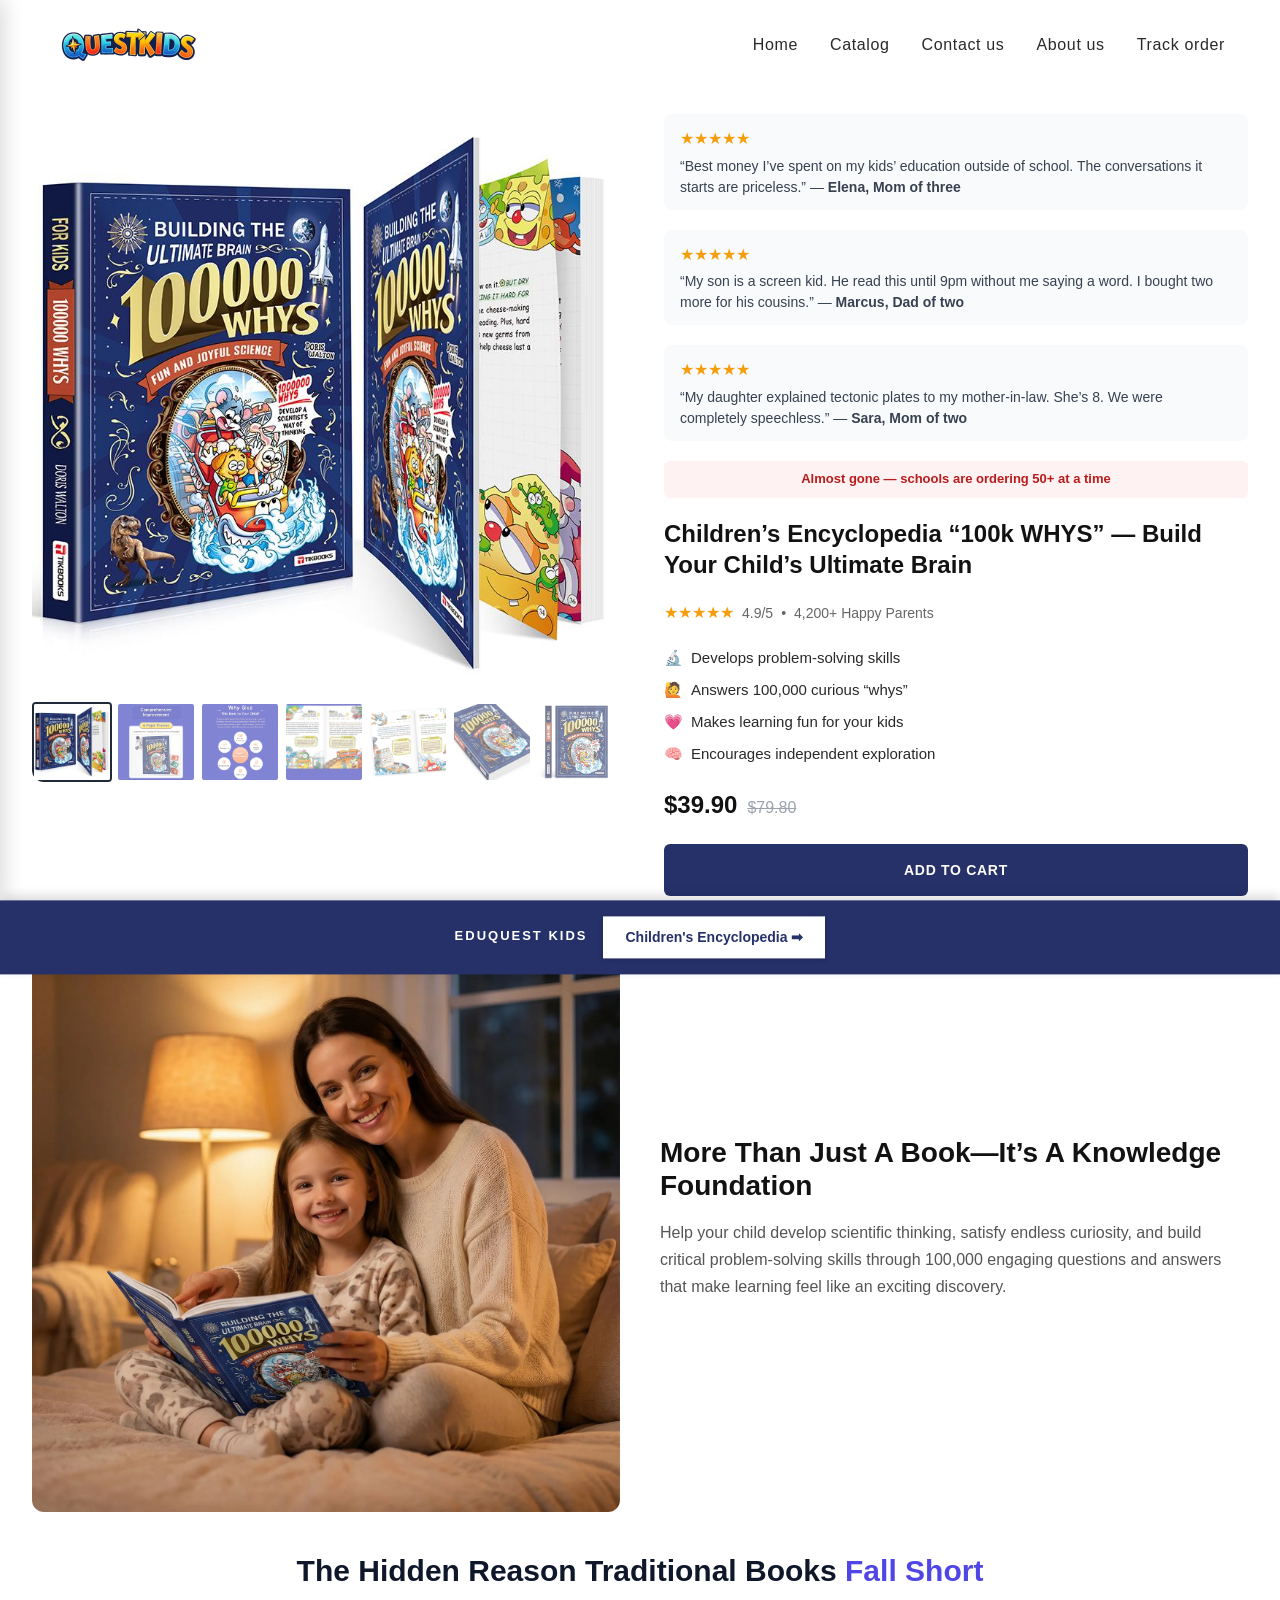
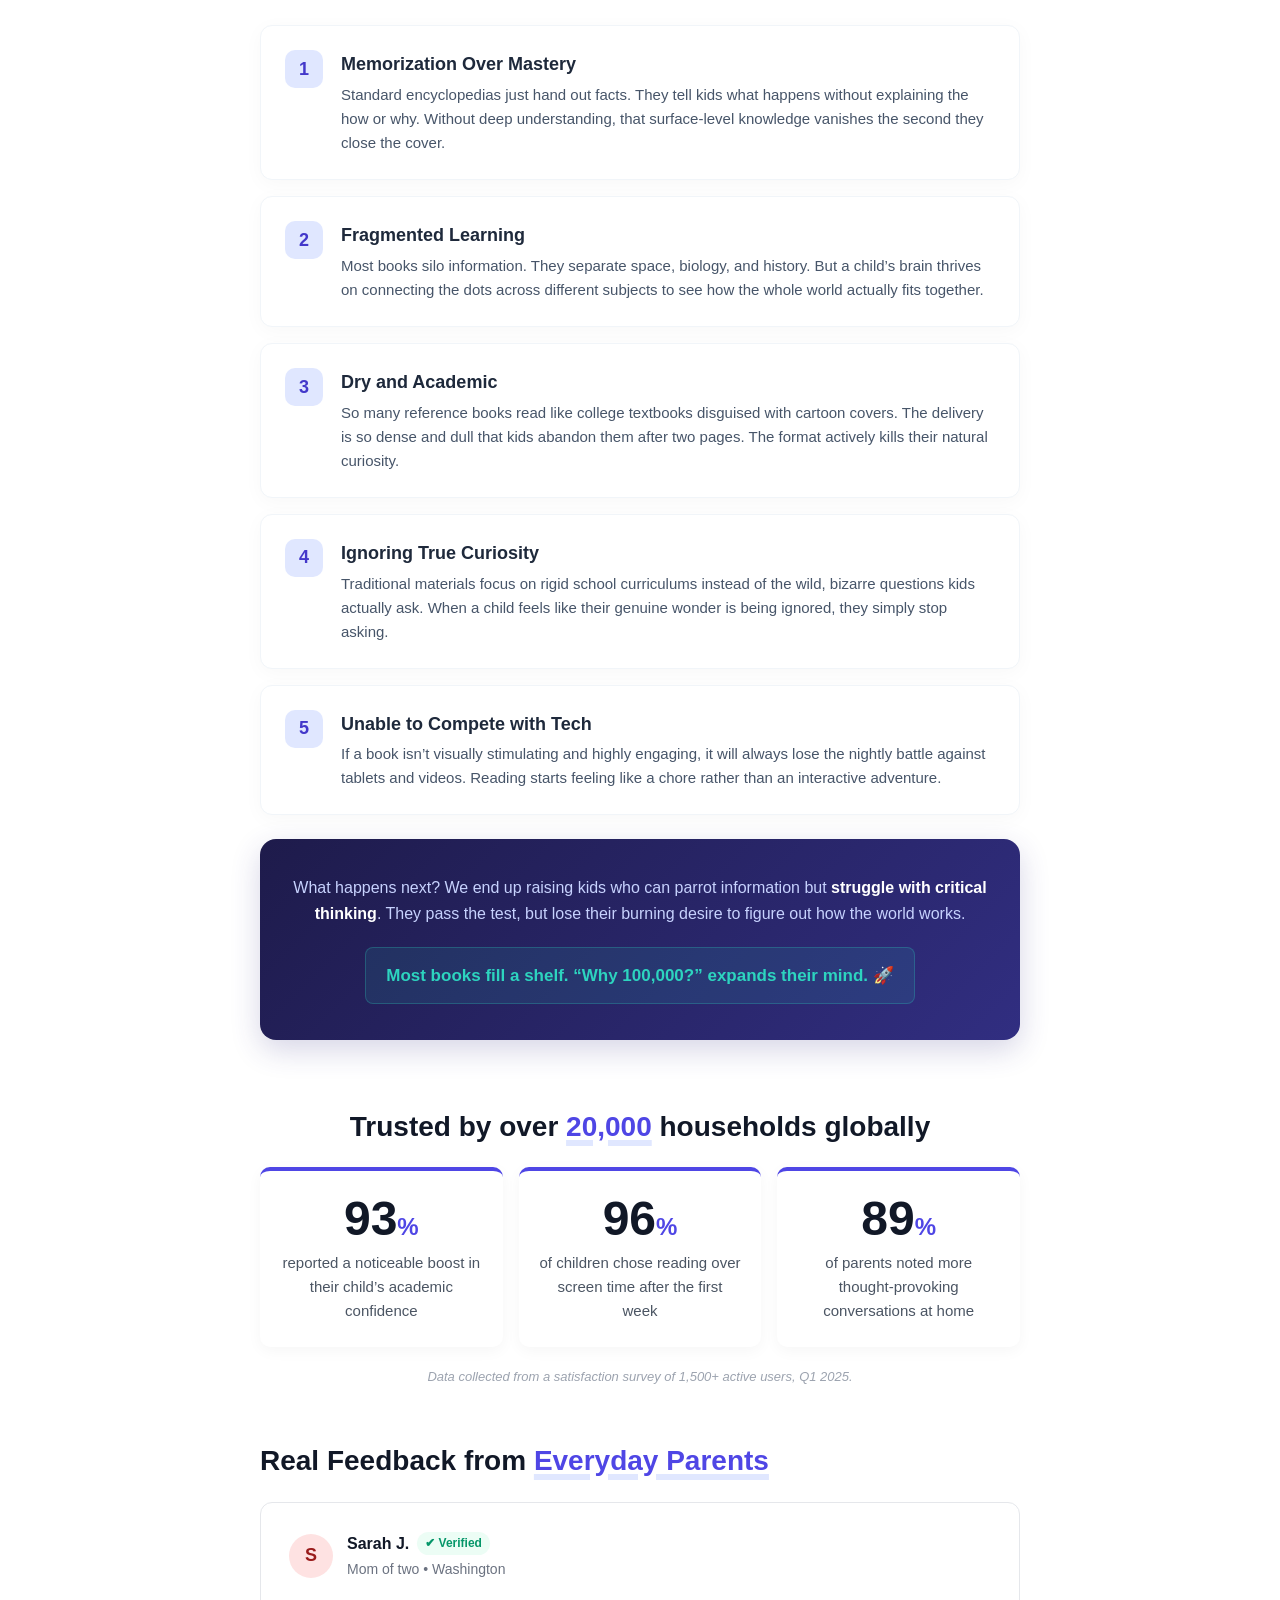
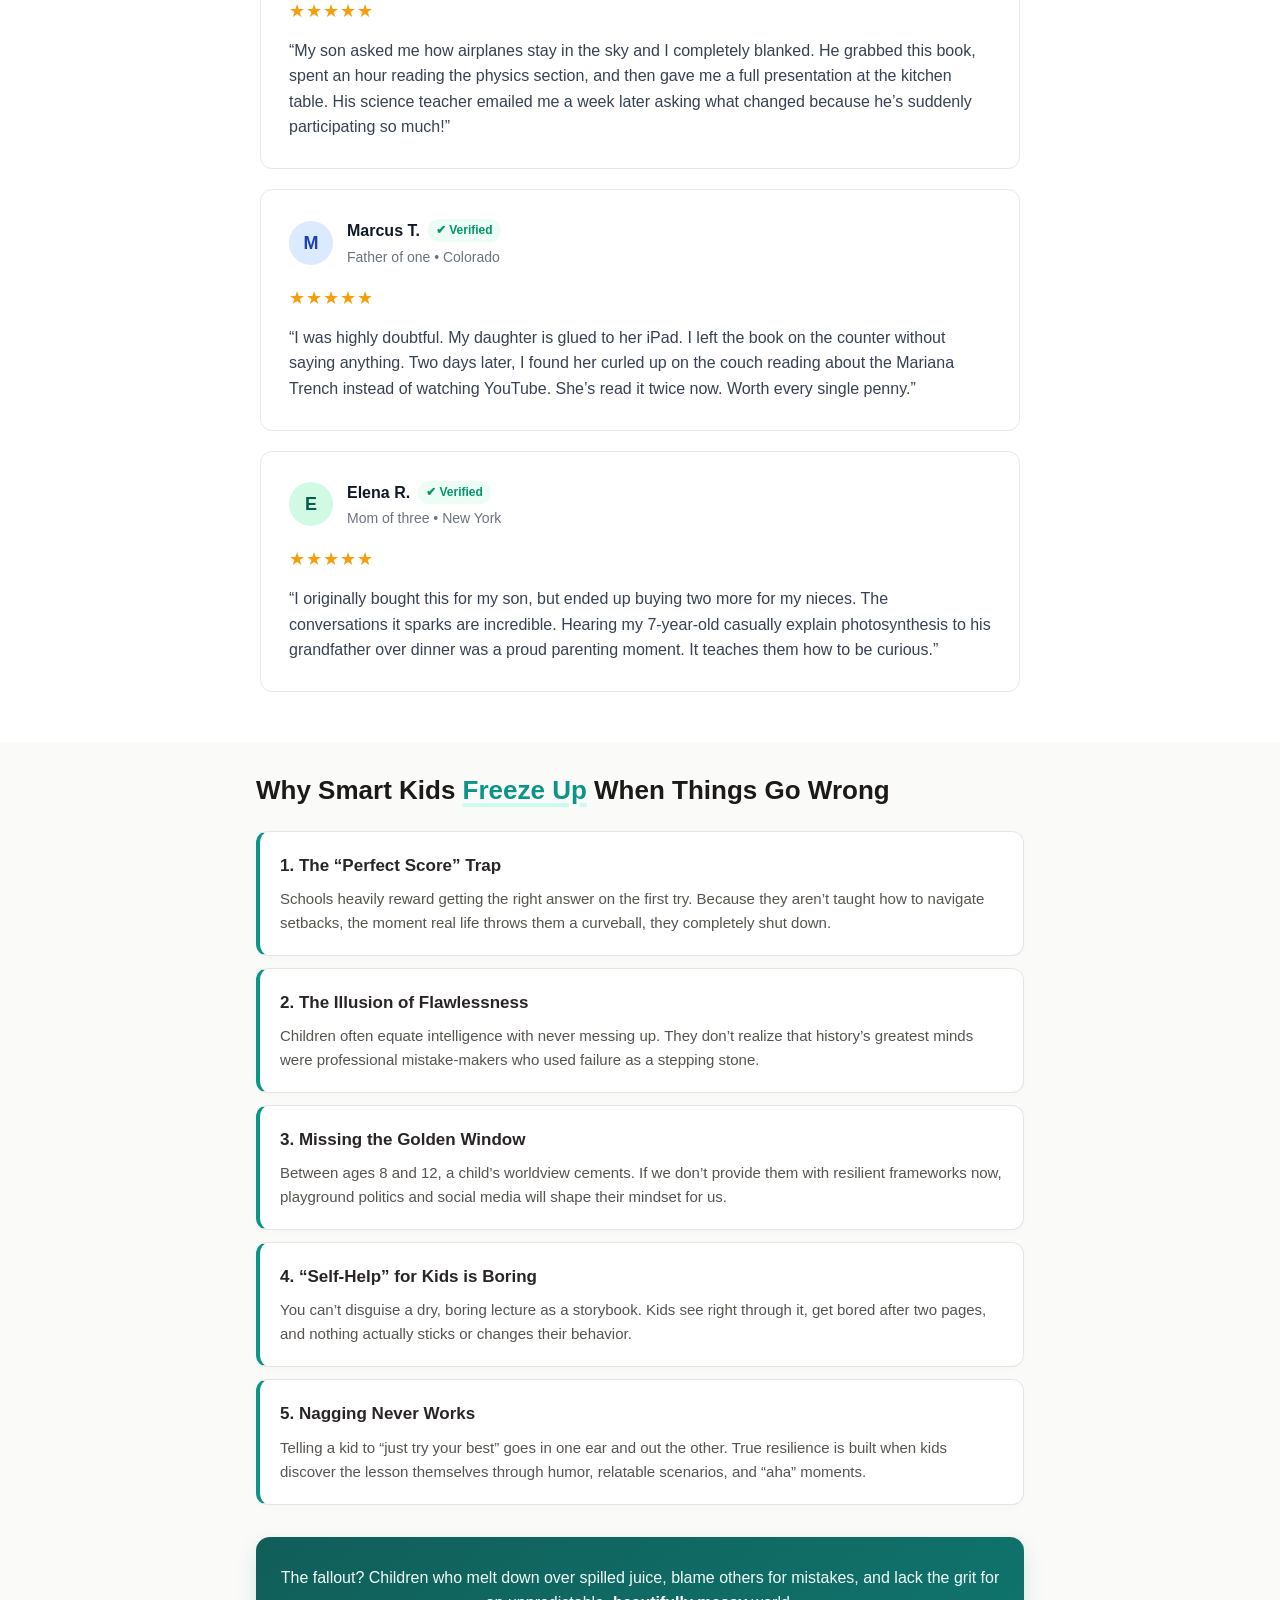
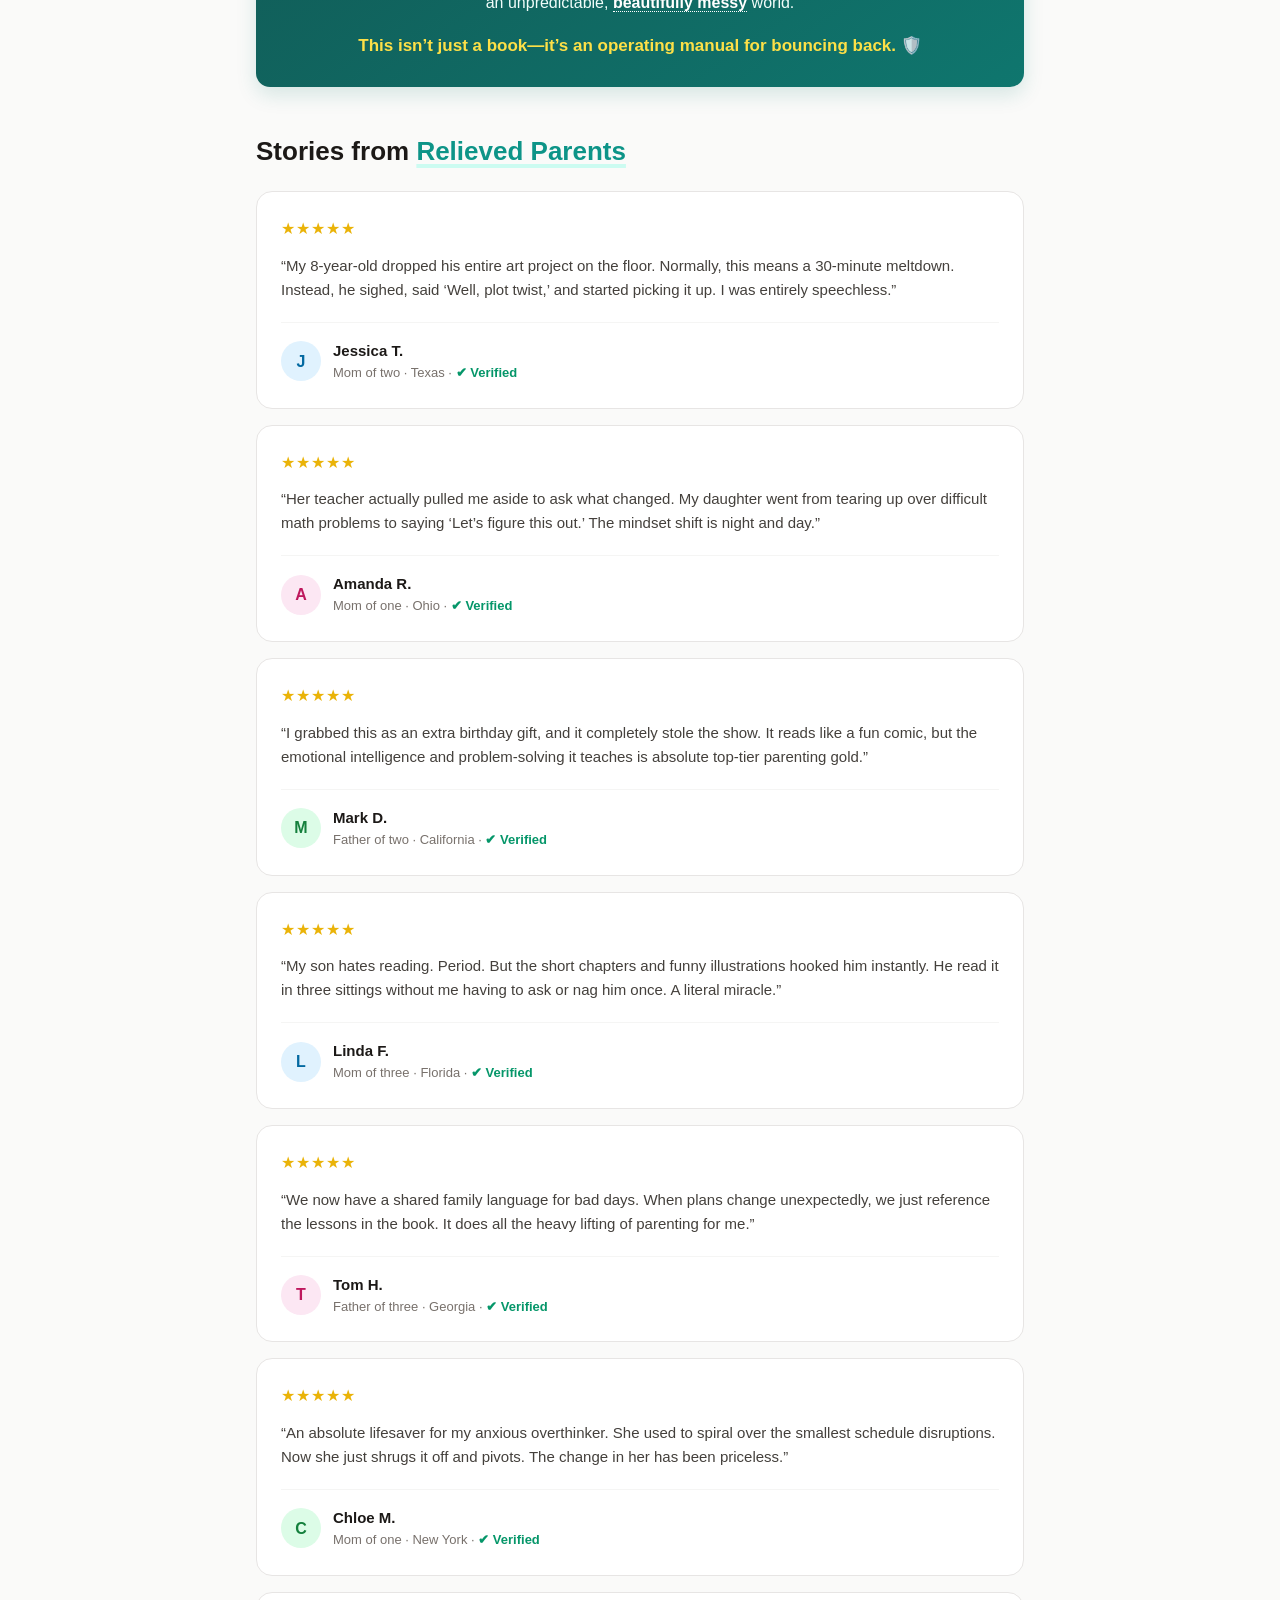
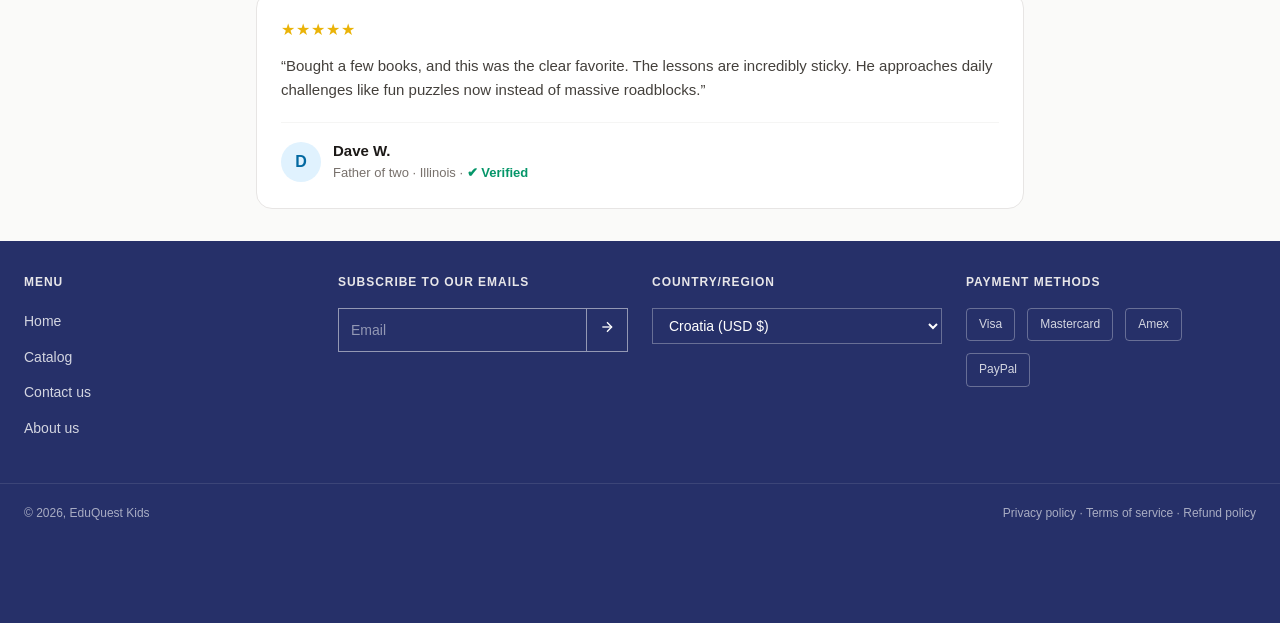
==== commit d950da3d: "Update product.html" ====
--- a/product.html
+++ b/product.html
@@ -128,44 +128,10 @@
       <!-- Add to Cart -->
       <button class="prod-atc">ADD TO CART</button>
 
-      <!-- Shipping -->
-      <div class="prod-shipping">
-        <img src="images/us-flag.svg" alt="USA" class="prod-shipping__flag">
-        <span>Ships by Mon, May 25</span>
-        <span style="color:#d1d5db">|</span>
-        <span>Made in USA</span>
-      </div>
 
       <!-- Accordions -->
-      <div class="prod-accordion">
-        <button class="prod-accordion__btn js-prod-accordion-btn">
-          Product Details
-          <span class="prod-accordion__icon">&minus;</span>
-        </button>
-        <div class="prod-accordion__content">
-          <ul>
-            <li>Ages 6&ndash;12: Perfect for the prime curiosity window.</li>
-            <li>Real Answers: Explains the why and how behind 100,000 curious questions.</li>
-            <li>Builds Resilience: Teaches kids how to pivot and navigate failure.</li>
-            <li>Beats Screens: Highly visual, bite-sized chapters they actually want to read.</li>
-            <li>Gift-Ready: Premium, durable quality for any occasion.</li>
-          </ul>
-        </div>
-      </div>
-      <div class="prod-accordion">
-        <button class="prod-accordion__btn js-prod-accordion-btn">
-          Shipping Information
-          <span class="prod-accordion__icon">+</span>
-        </button>
-        <div class="prod-accordion__content" style="display:none">
-          <ul>
-            <li>Free Shipping on all orders.</li>
-            <li>Orders are processed within 1&ndash;3 business days.</li>
-            <li>United States: 4&ndash;8 business days with DHL tracked delivery.</li>
-            <li>International: Canada 4-8 days, Europe 4-8 days, AU/NZ 5-10 days, Rest of world 5-12 days.</li>
-          </ul>
-        </div>
-      </div>
+     
+     
     </div>
   </div>
 </section>
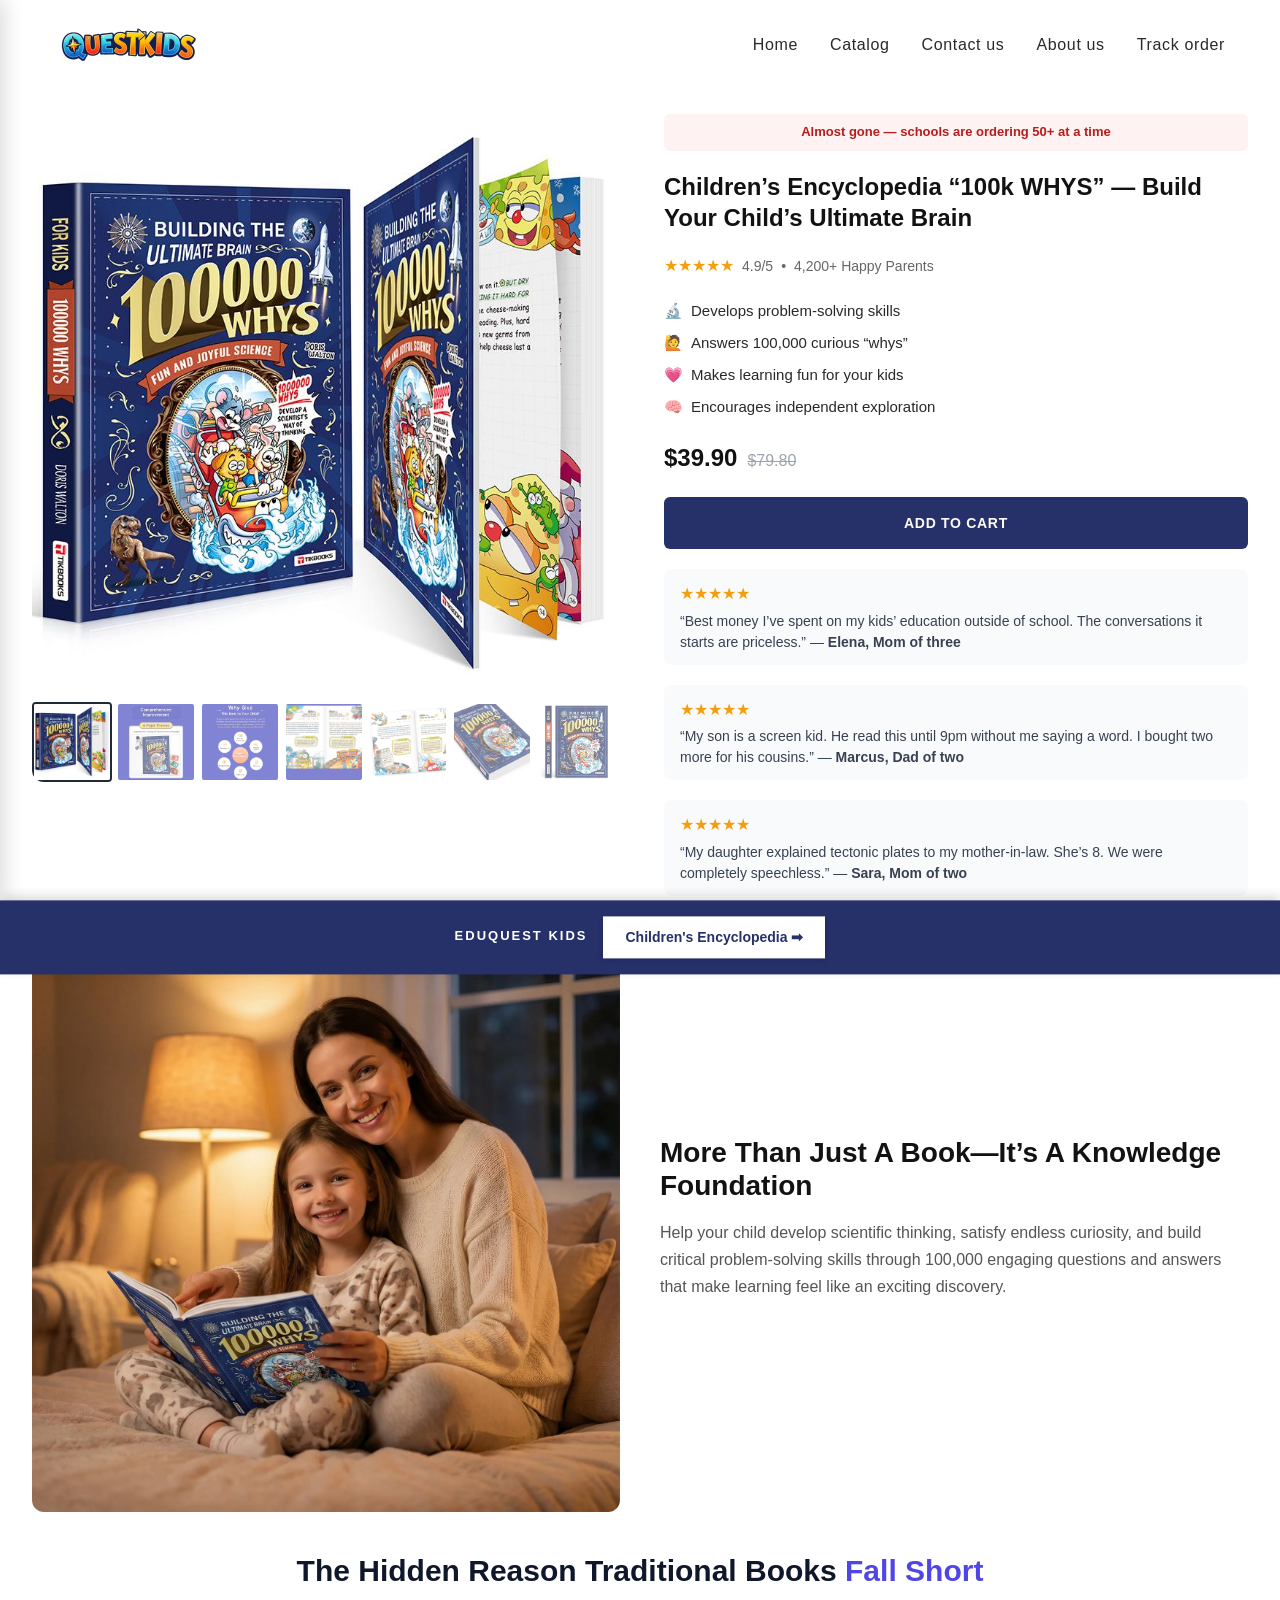
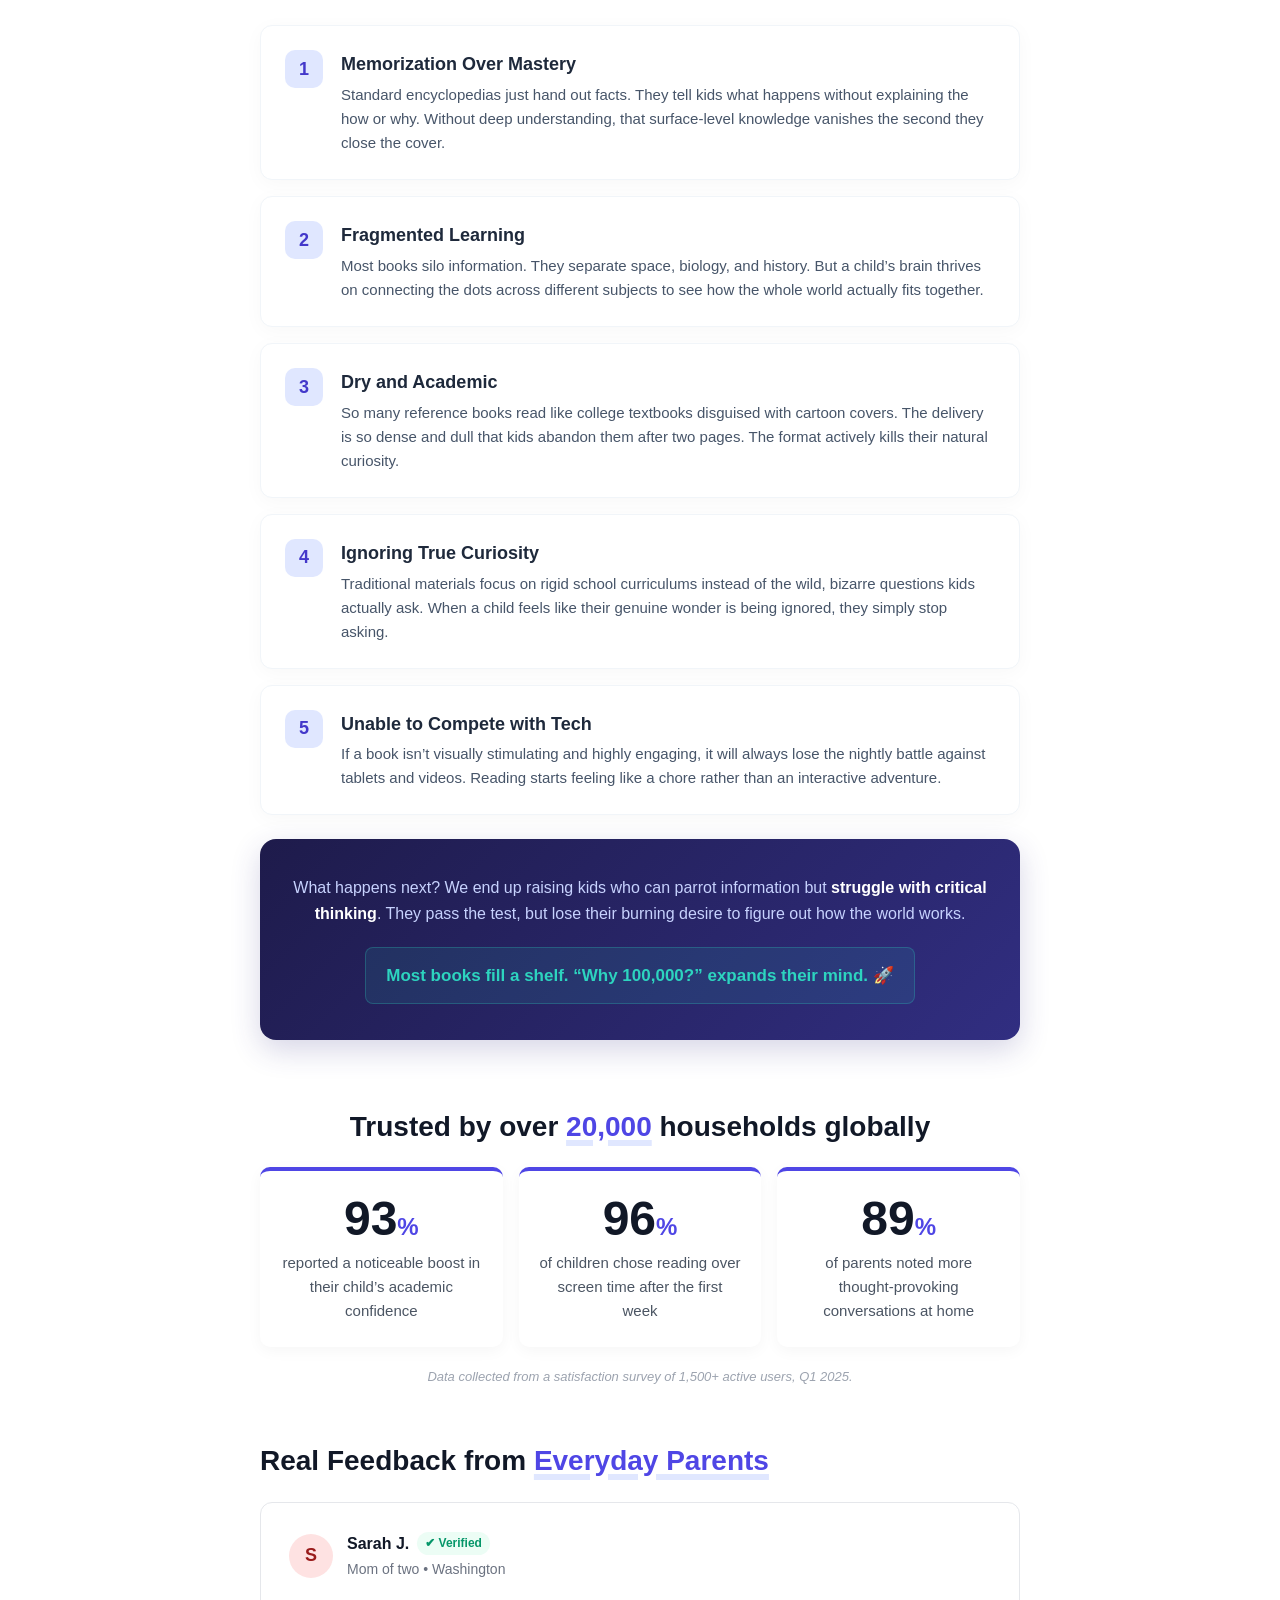
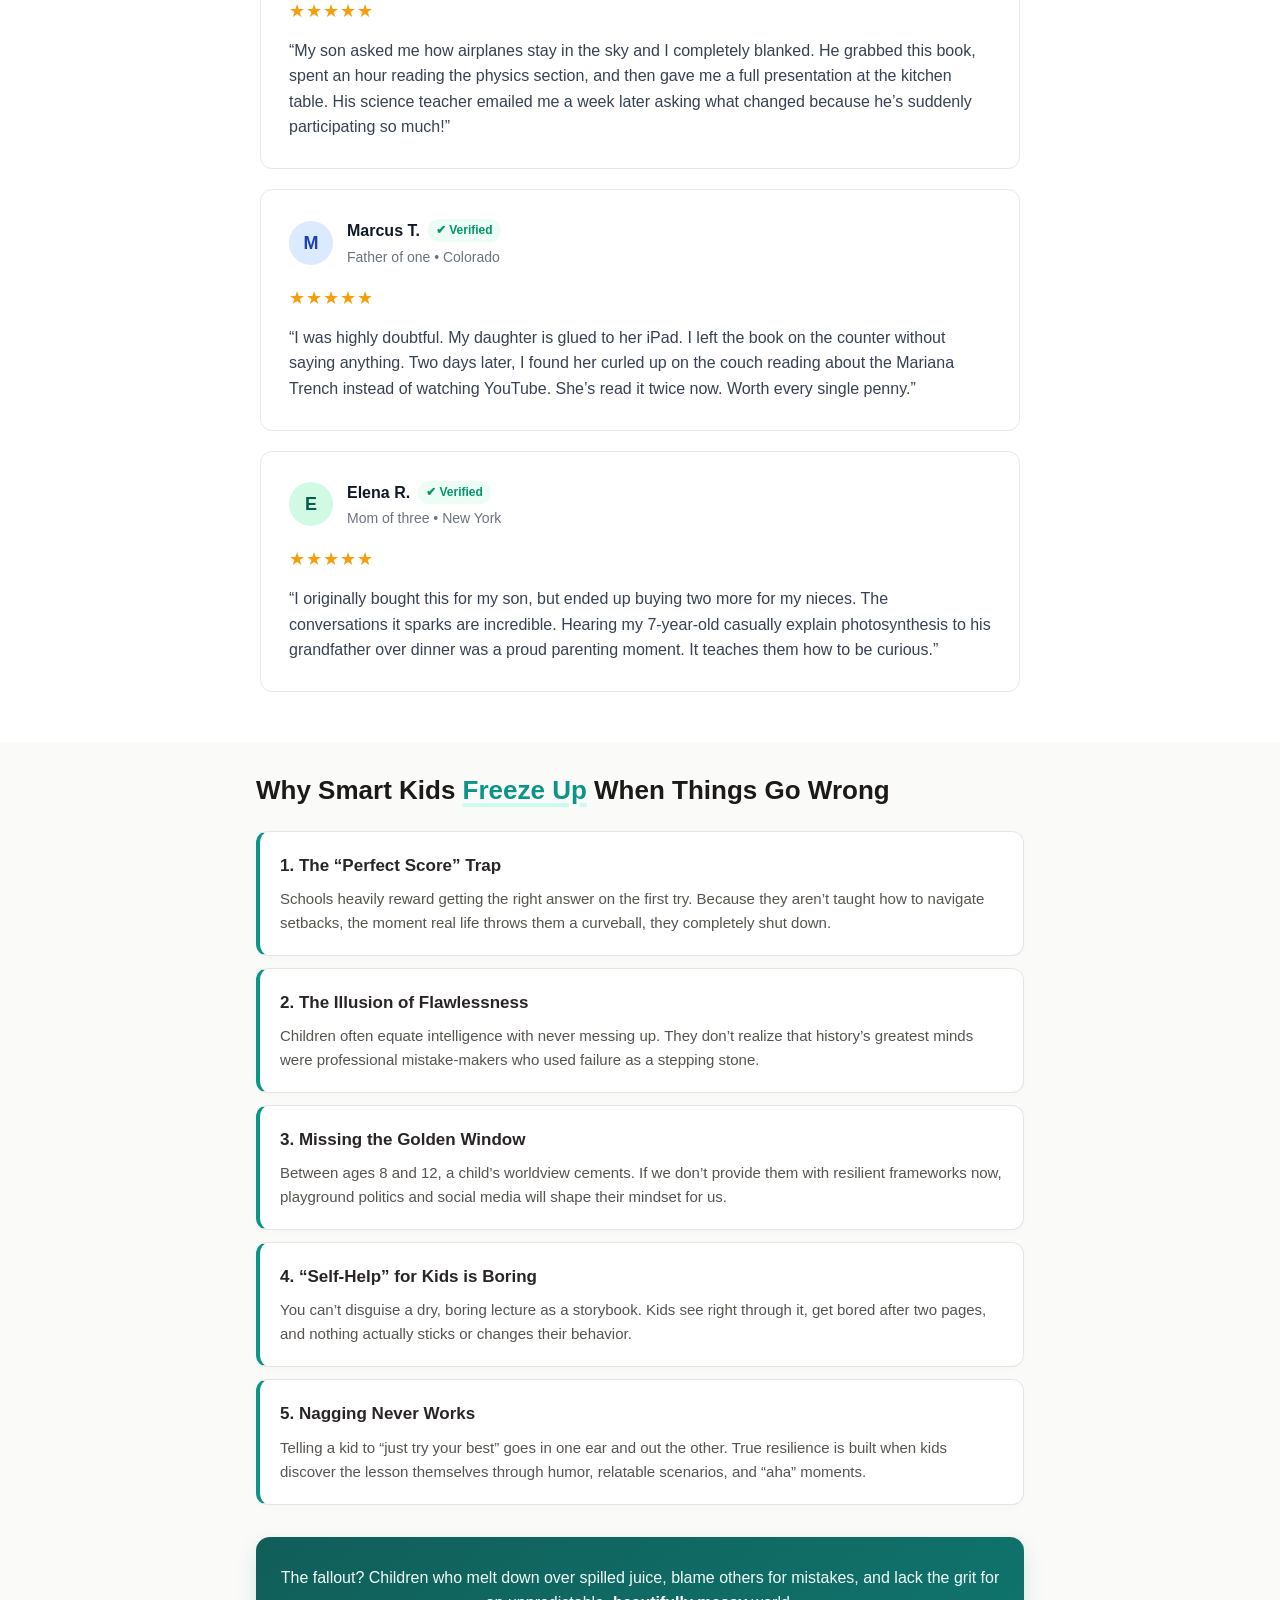
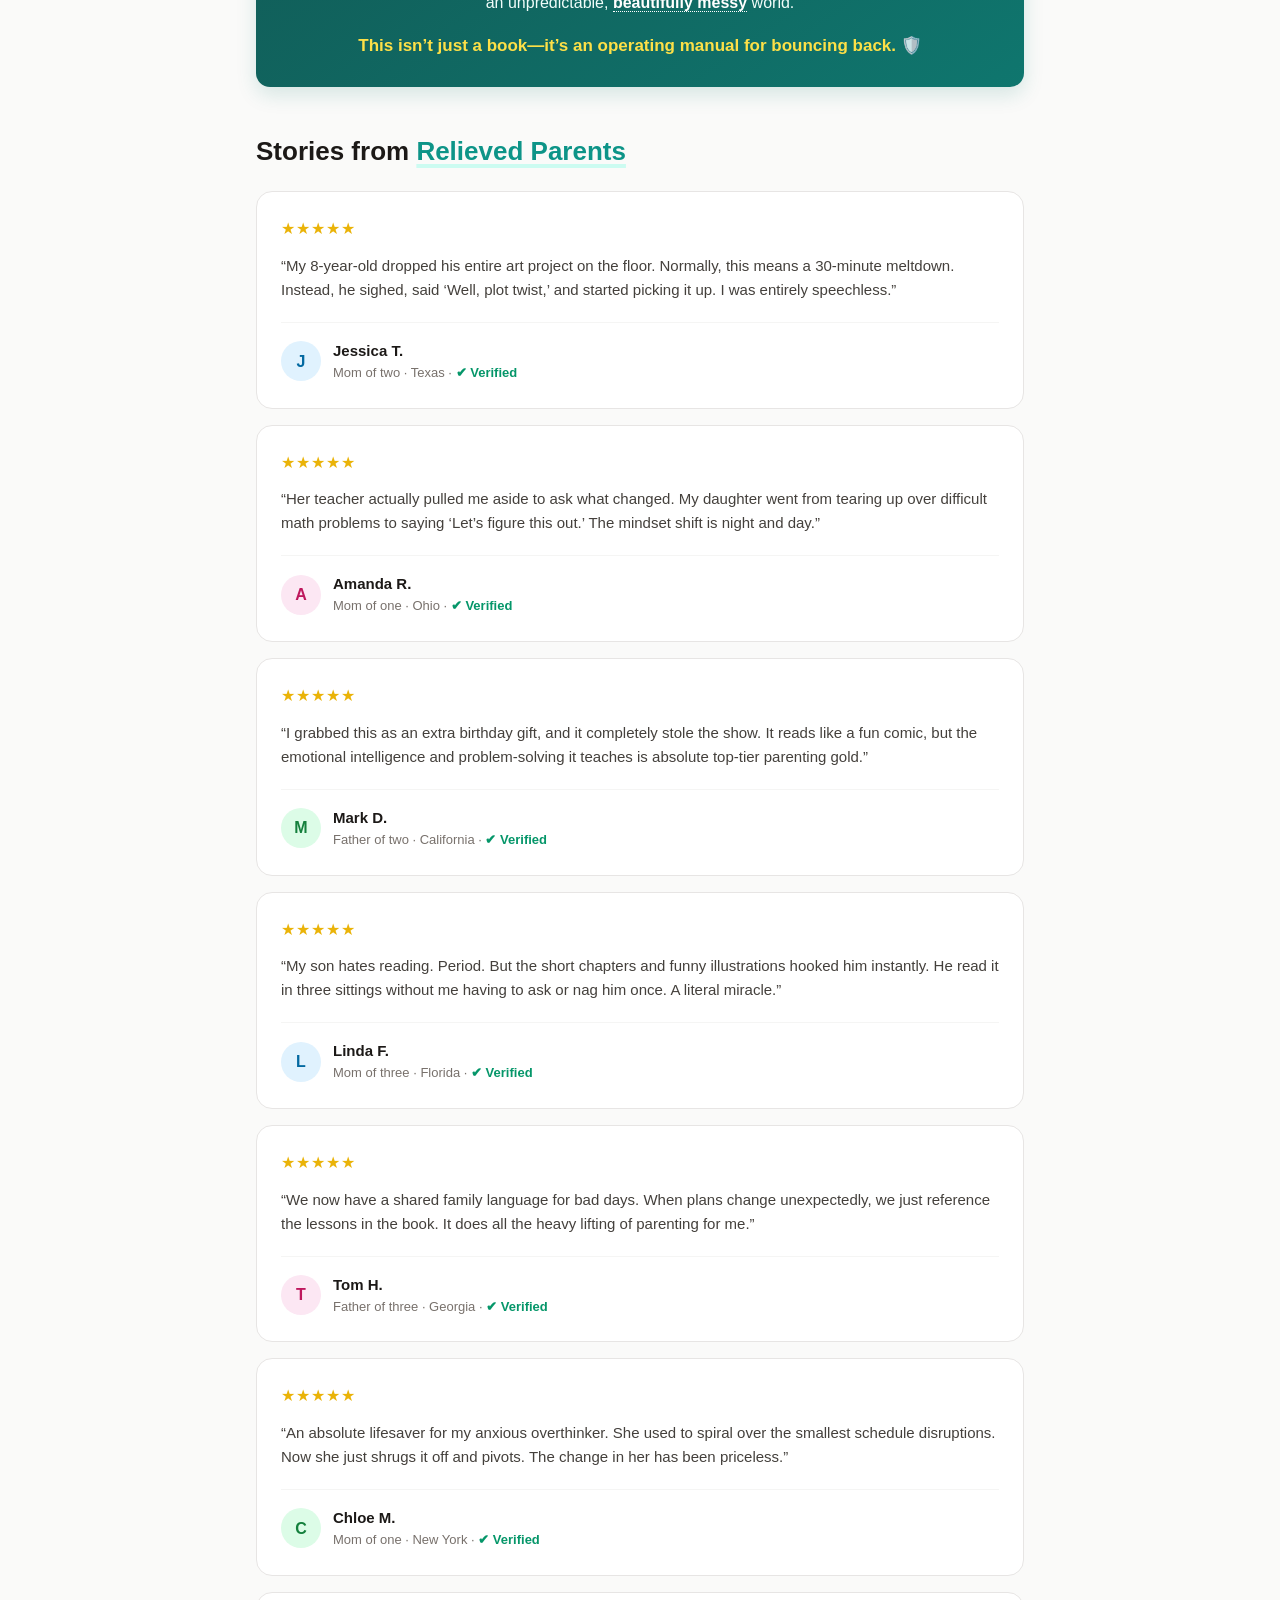
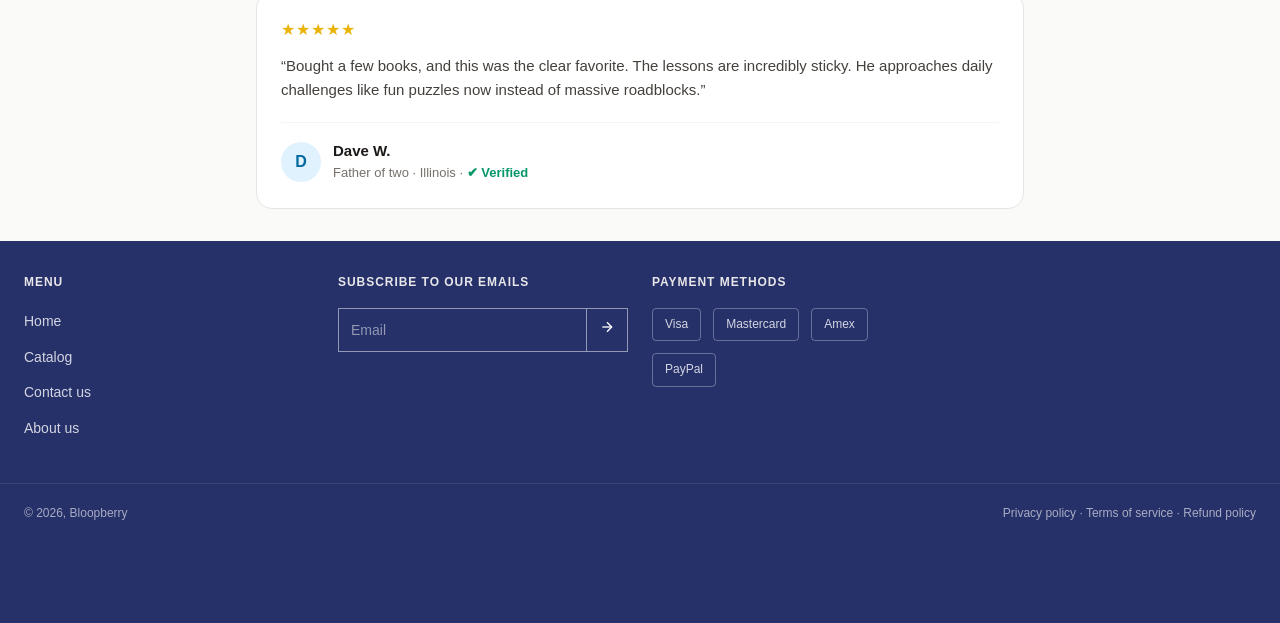
==== commit 59c6794a: "Add files via upload" ====
--- a/product.html
+++ b/product.html
@@ -83,19 +83,7 @@
     <!-- ── Product Info ── -->
     <div class="prod-info">
 
-      <!-- Testimonials -->
-      <div class="prod-testimonial">
-        <div class="prod-testimonial__stars">&#9733;&#9733;&#9733;&#9733;&#9733;</div>
-        <p class="prod-testimonial__text">&ldquo;Best money I&rsquo;ve spent on my kids&rsquo; education outside of school. The conversations it starts are priceless.&rdquo; &mdash; <span class="prod-testimonial__name">Elena, Mom of three</span></p>
-      </div>
-      <div class="prod-testimonial">
-        <div class="prod-testimonial__stars">&#9733;&#9733;&#9733;&#9733;&#9733;</div>
-        <p class="prod-testimonial__text">&ldquo;My son is a screen kid. He read this until 9pm without me saying a word. I bought two more for his cousins.&rdquo; &mdash; <span class="prod-testimonial__name">Marcus, Dad of two</span></p>
-      </div>
-      <div class="prod-testimonial">
-        <div class="prod-testimonial__stars">&#9733;&#9733;&#9733;&#9733;&#9733;</div>
-        <p class="prod-testimonial__text">&ldquo;My daughter explained tectonic plates to my mother-in-law. She&rsquo;s 8. We were completely speechless.&rdquo; &mdash; <span class="prod-testimonial__name">Sara, Mom of two</span></p>
-      </div>
+      
 
       <!-- Urgency -->
       <div class="prod-urgency">Almost gone &mdash; schools are ordering 50+ at a time</div>
@@ -128,10 +116,25 @@
       <!-- Add to Cart -->
       <button class="prod-atc">ADD TO CART</button>
 
+      <!-- Shipping -->
+      
+
+      <!-- Testimonials -->
+      <div class="prod-testimonial">
+        <div class="prod-testimonial__stars">&#9733;&#9733;&#9733;&#9733;&#9733;</div>
+        <p class="prod-testimonial__text">&ldquo;Best money I&rsquo;ve spent on my kids&rsquo; education outside of school. The conversations it starts are priceless.&rdquo; &mdash; <span class="prod-testimonial__name">Elena, Mom of three</span></p>
+      </div>
+      <div class="prod-testimonial">
+        <div class="prod-testimonial__stars">&#9733;&#9733;&#9733;&#9733;&#9733;</div>
+        <p class="prod-testimonial__text">&ldquo;My son is a screen kid. He read this until 9pm without me saying a word. I bought two more for his cousins.&rdquo; &mdash; <span class="prod-testimonial__name">Marcus, Dad of two</span></p>
+      </div>
+      <div class="prod-testimonial">
+        <div class="prod-testimonial__stars">&#9733;&#9733;&#9733;&#9733;&#9733;</div>
+        <p class="prod-testimonial__text">&ldquo;My daughter explained tectonic plates to my mother-in-law. She&rsquo;s 8. We were completely speechless.&rdquo; &mdash; <span class="prod-testimonial__name">Sara, Mom of two</span></p>
+      </div>
 
       <!-- Accordions -->
-     
-     
+      
     </div>
   </div>
 </section>
@@ -414,13 +417,7 @@
         </button>
       </form>
     </div>
-    <!-- Country -->
-    <div>
-      <h3>Country/region</h3>
-      <select class="prod-footer__select" aria-label="Country or region">
-        <option value="croatia">Croatia (USD $)</option>
-      </select>
-    </div>
+    
     <!-- Payments -->
     <div>
       <h3>Payment methods</h3>
@@ -434,7 +431,7 @@
   </div>
   <div class="prod-footer__divider"></div>
   <div class="prod-footer__bottom">
-    <span>&copy; 2026, EduQuest Kids</span>
+    <span>&copy; 2026, Bloopberry</span>
     <span>
       <a href="#">Privacy policy</a> &middot;
       <a href="#">Terms of service</a> &middot;
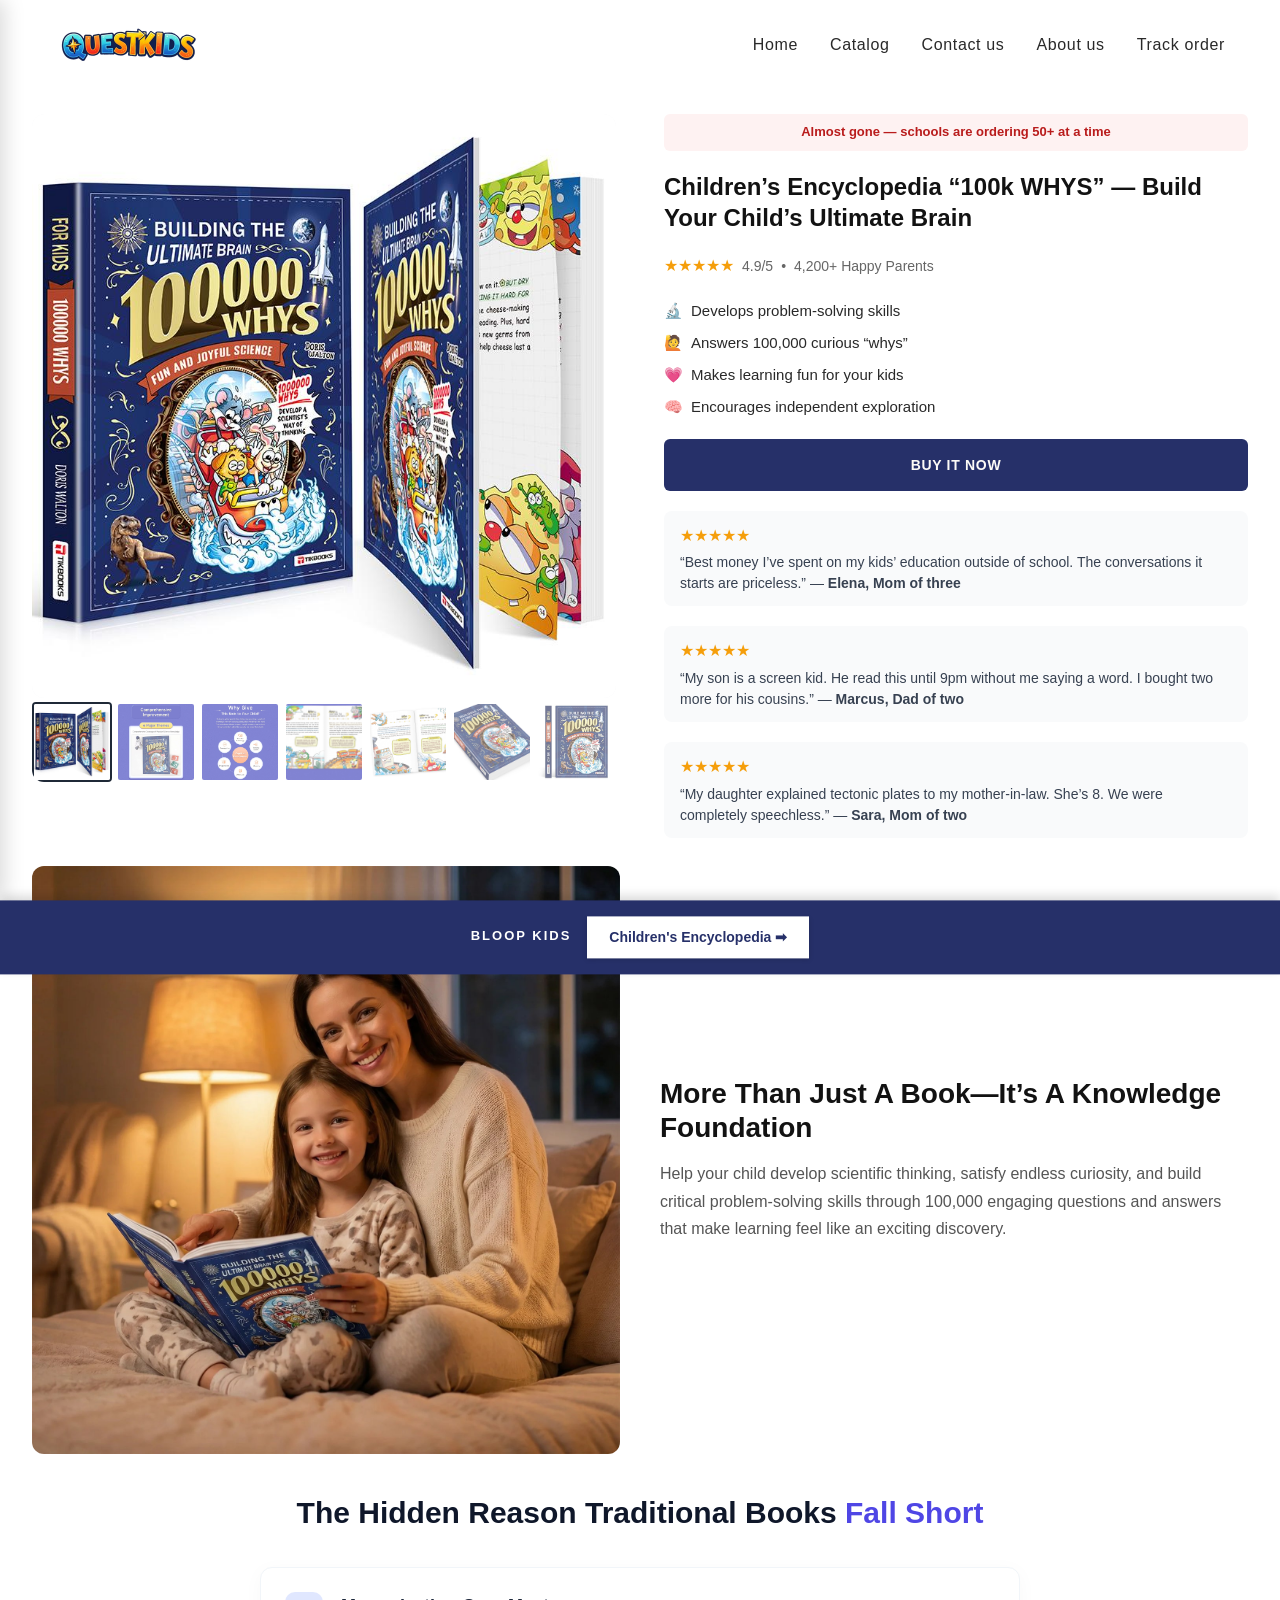
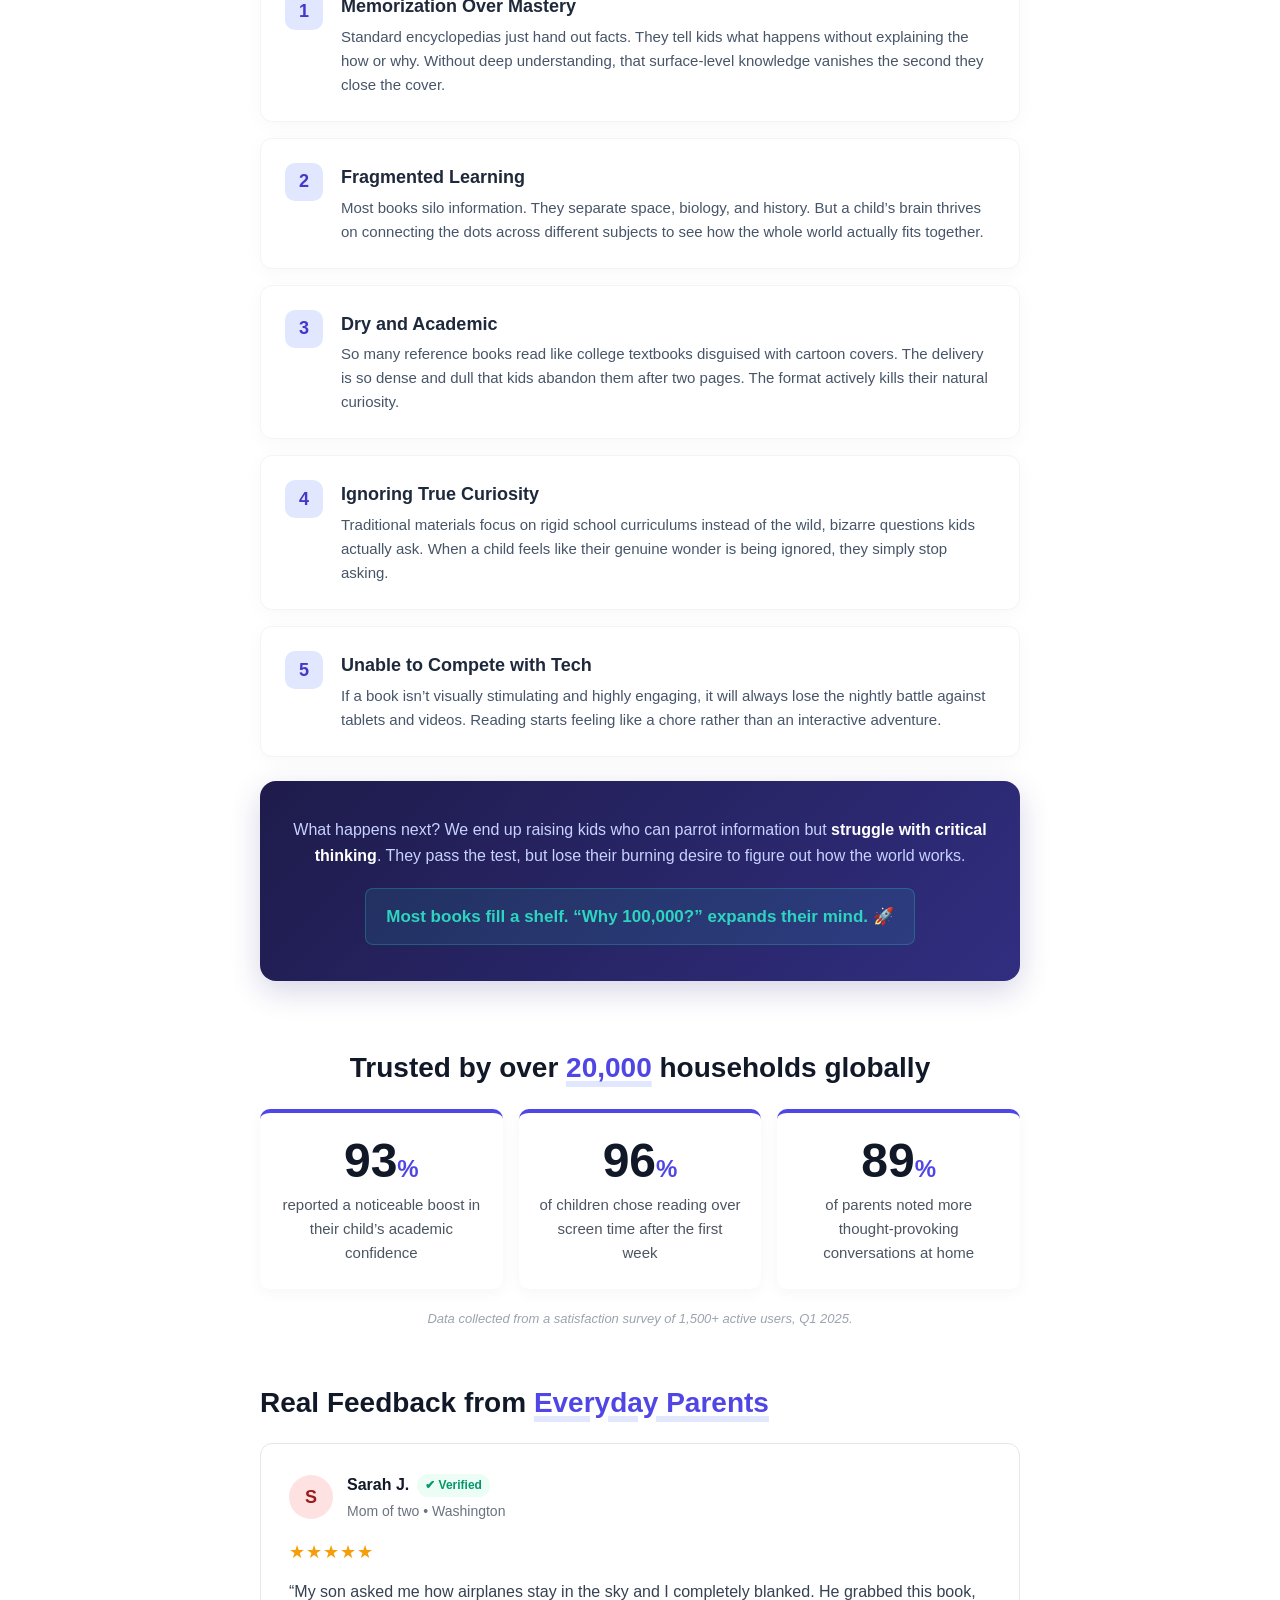
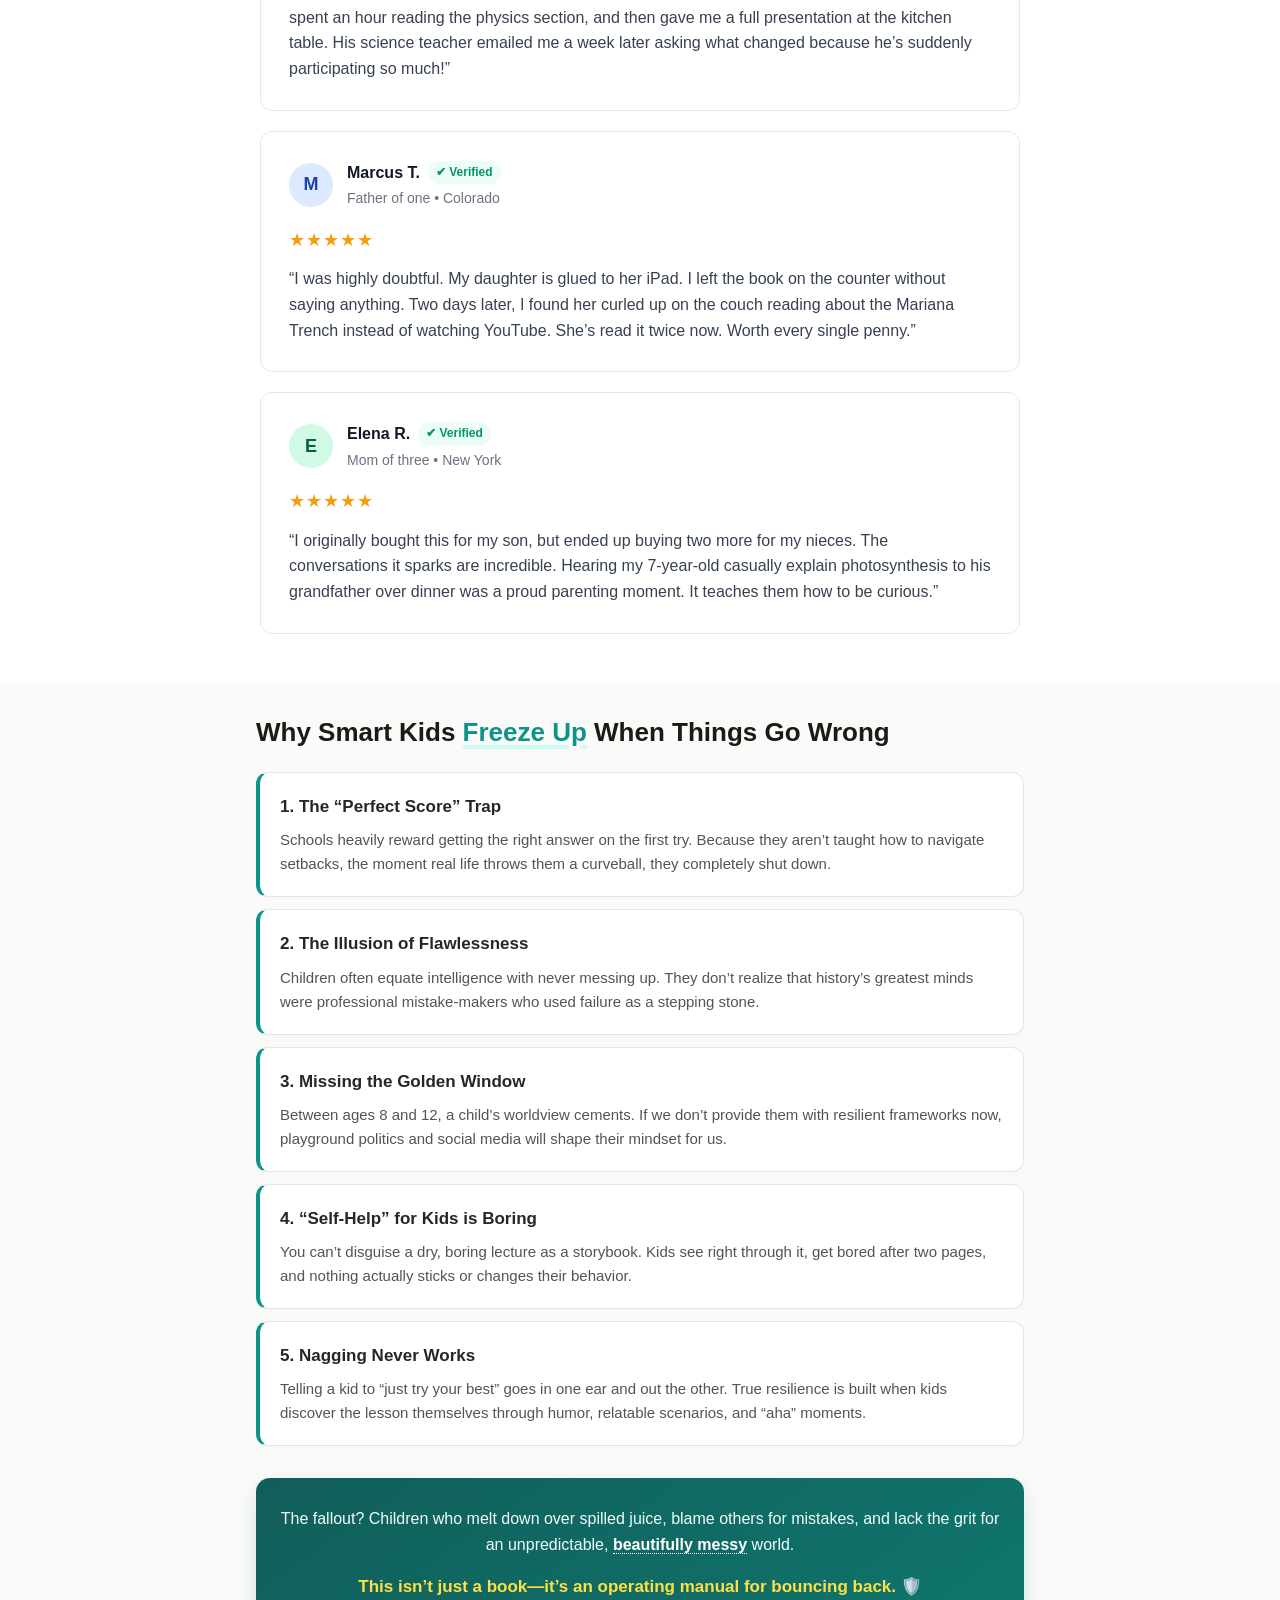
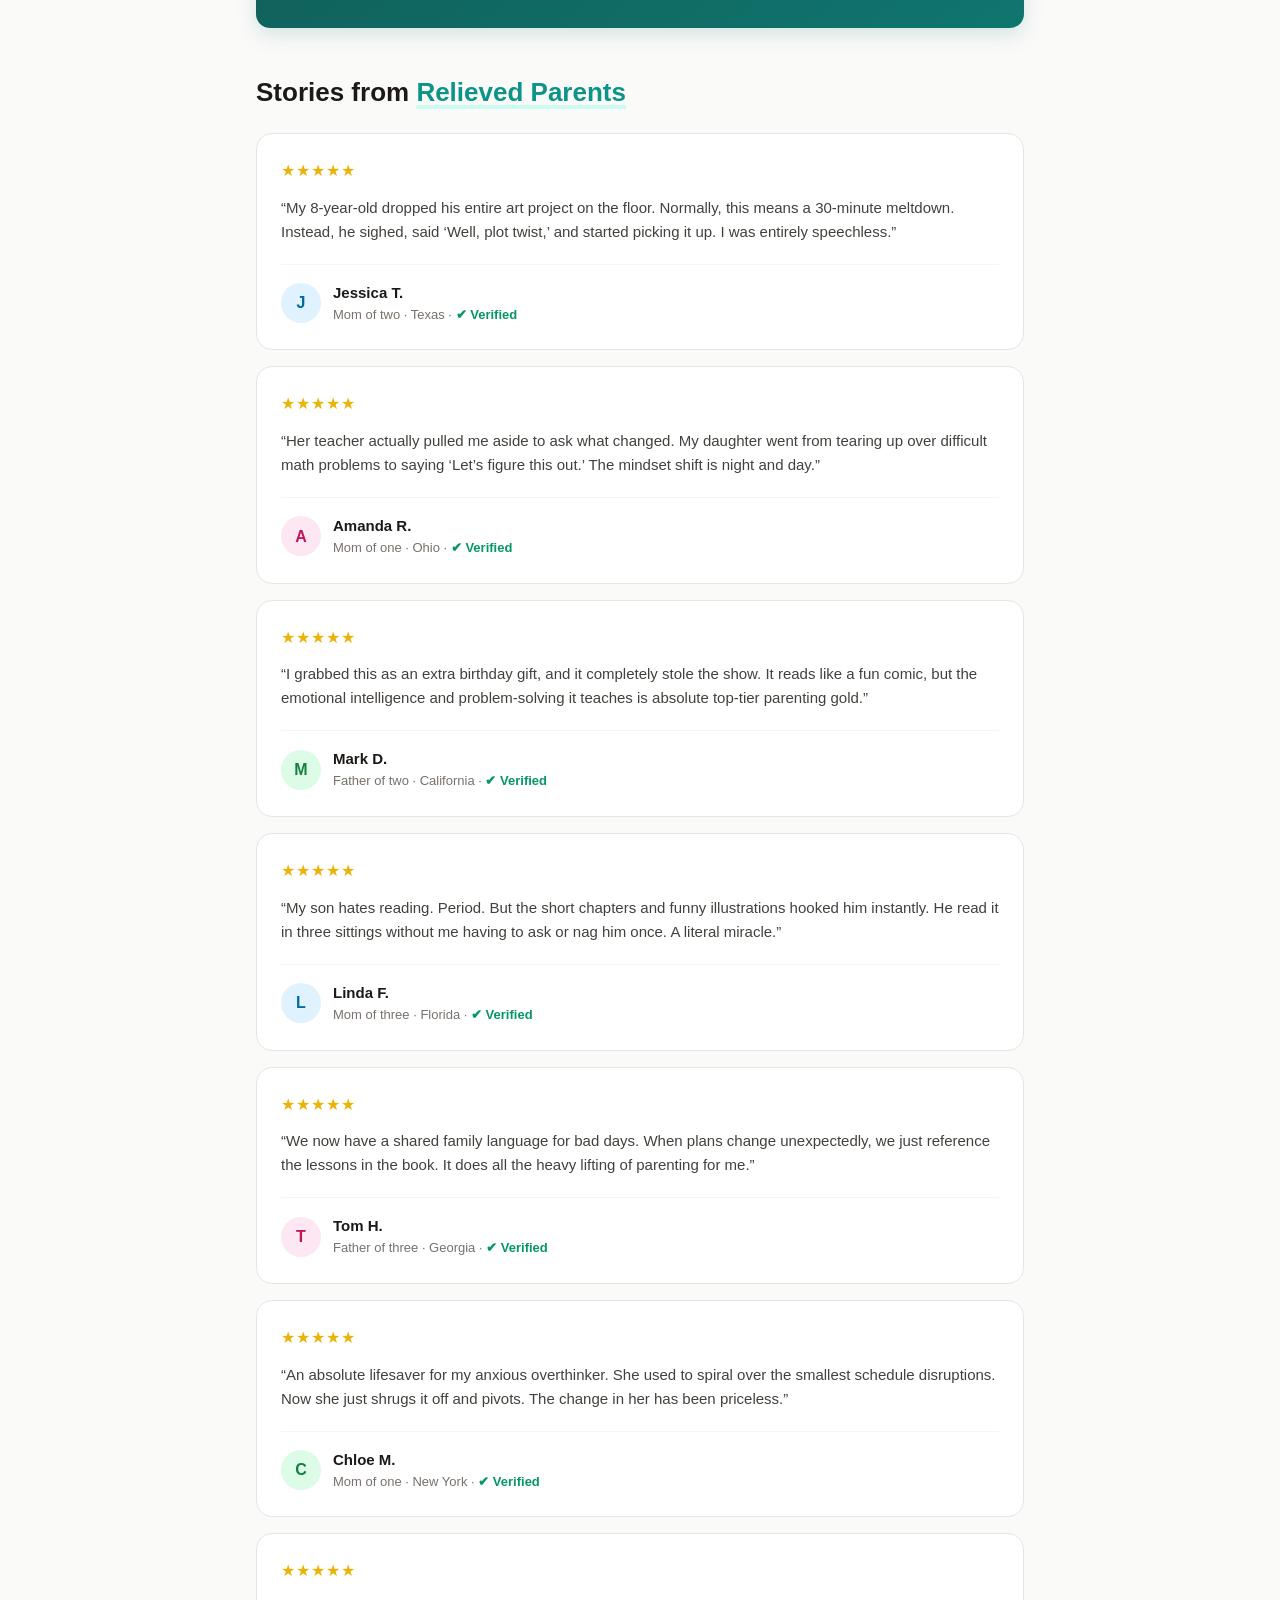
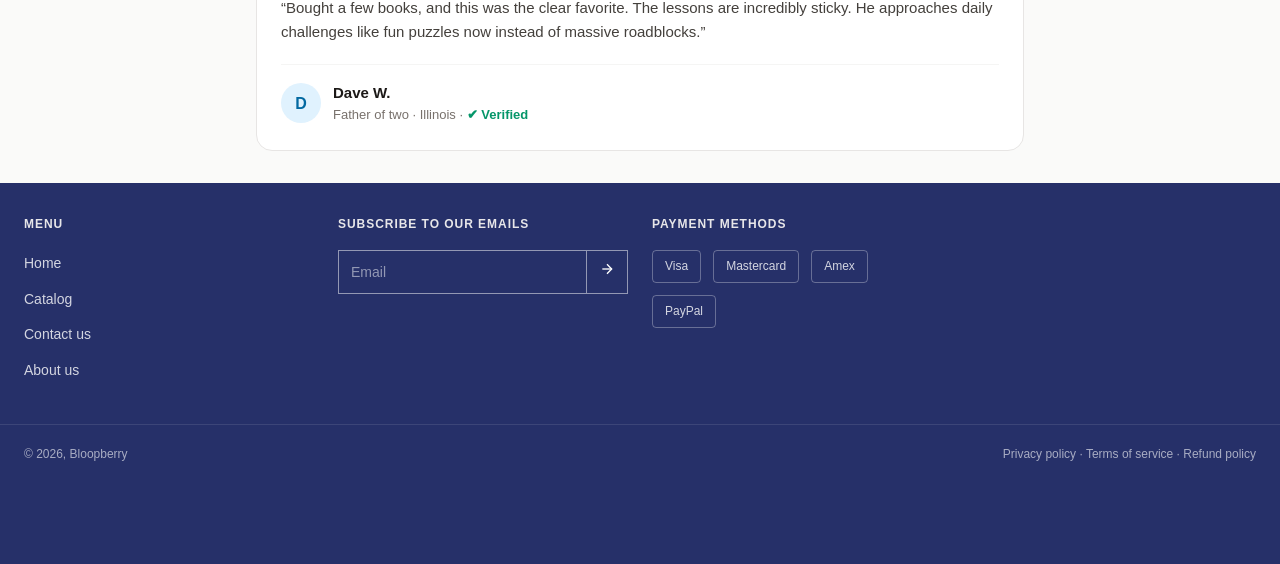
==== commit 8d197fbf: "Add files via upload" ====
--- a/product.html
+++ b/product.html
@@ -108,13 +108,10 @@
       </ul>
 
       <!-- Price -->
-      <div class="prod-price-row">
-        <span class="prod-price">$39.90</span>
-        <span class="prod-price-original">$79.80</span>
-      </div>
+      
 
       <!-- Add to Cart -->
-      <button class="prod-atc">ADD TO CART</button>
+      <button class="prod-atc">BUY IT NOW</button>
 
       <!-- Shipping -->
       
@@ -442,7 +439,7 @@
 
 <!-- ═══════════ STICKY BOTTOM BAR ═══════════ -->
 <div class="prod-sticky-bar js-prod-sticky-bar">
-  <span class="prod-sticky-bar__brand">EduQuest Kids</span>
+  <span class="prod-sticky-bar__brand">BLOOP Kids</span>
   <a href="#" class="prod-sticky-bar__cta">Children's Encyclopedia &#x27A1;</a>
 </div>
 
